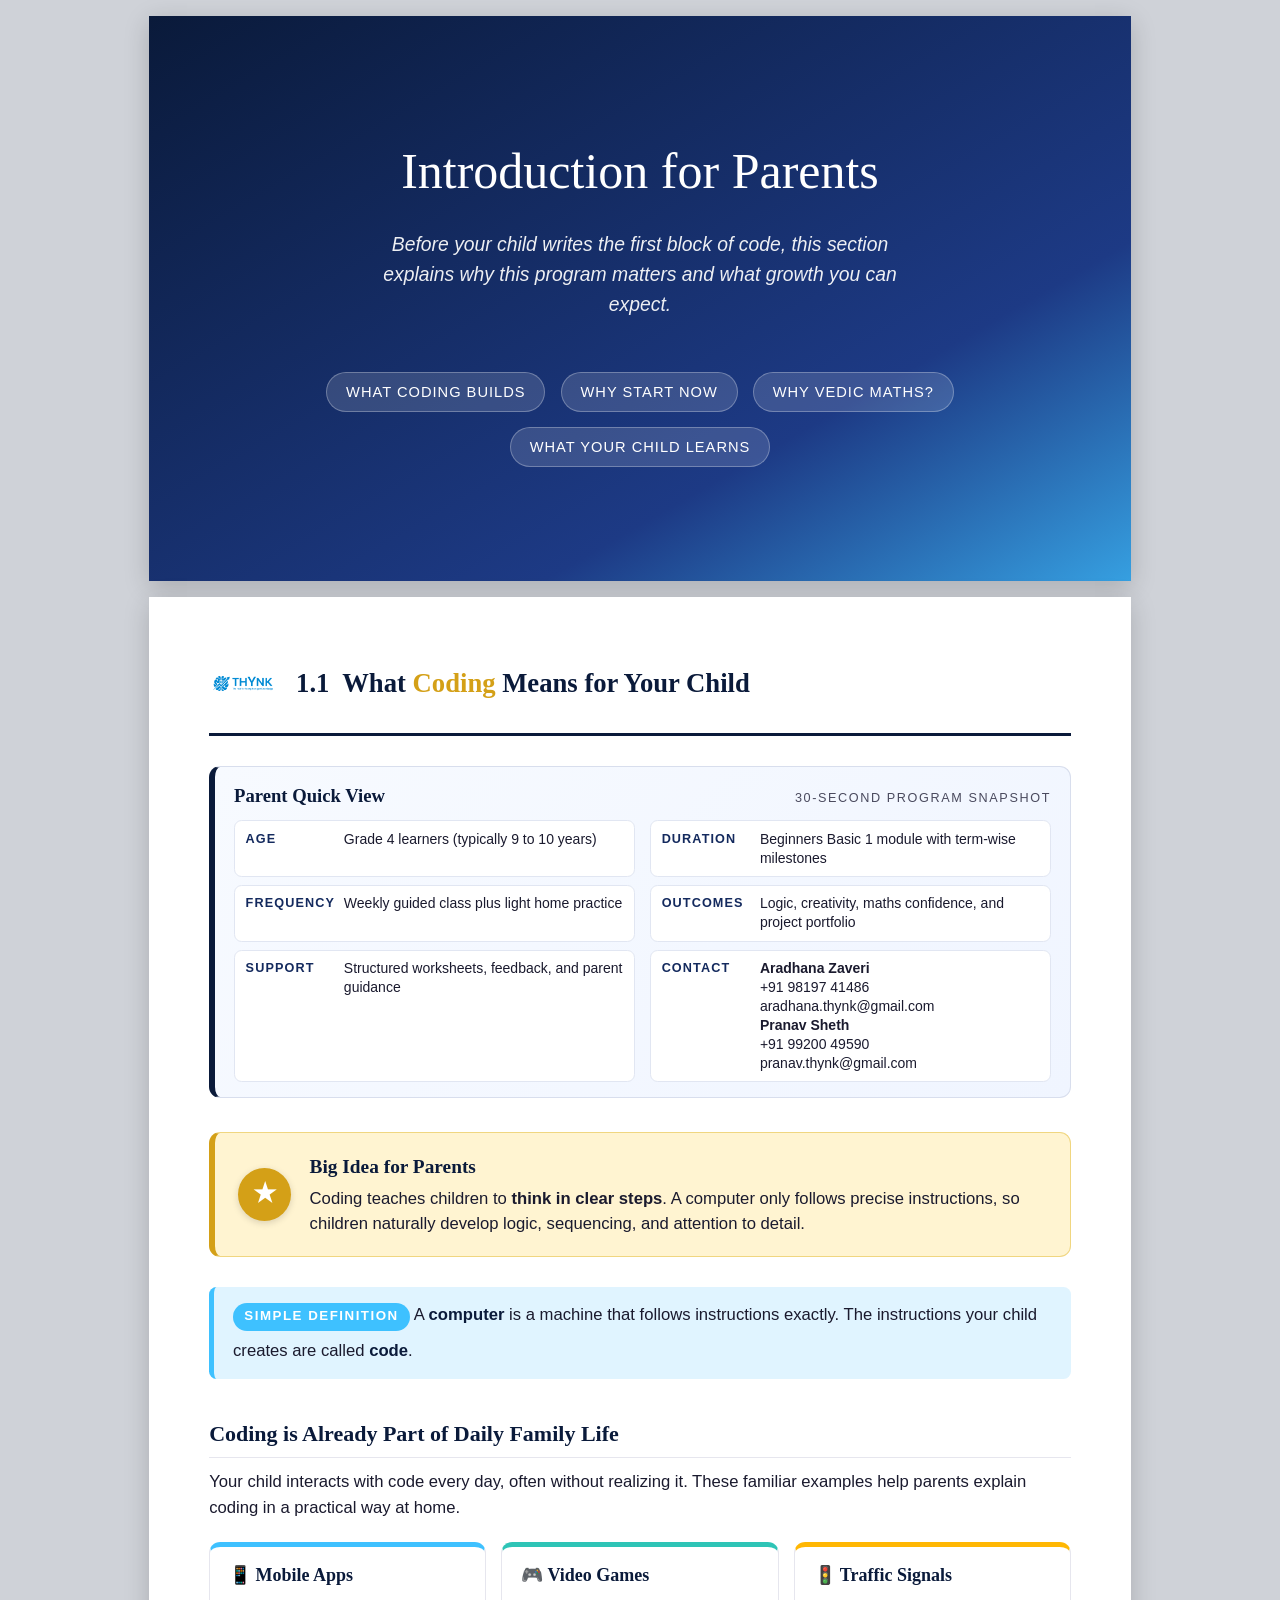
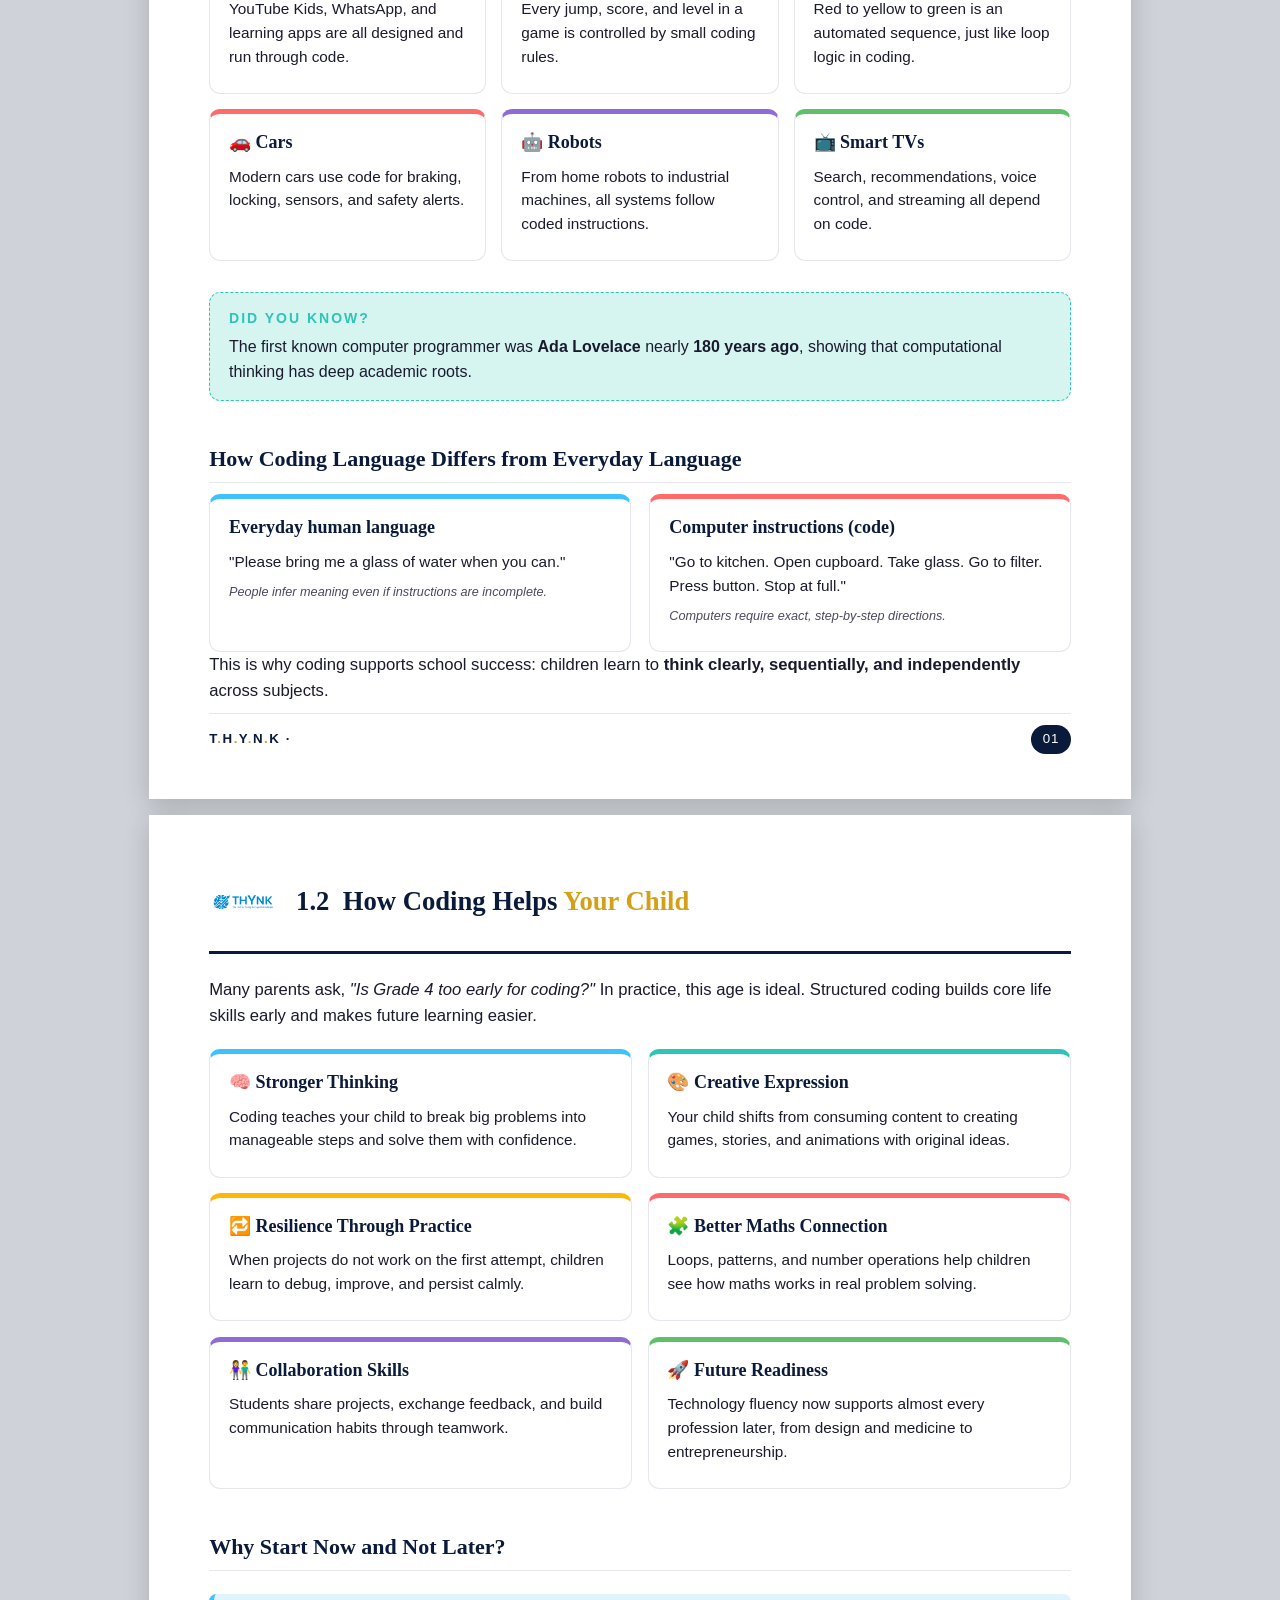
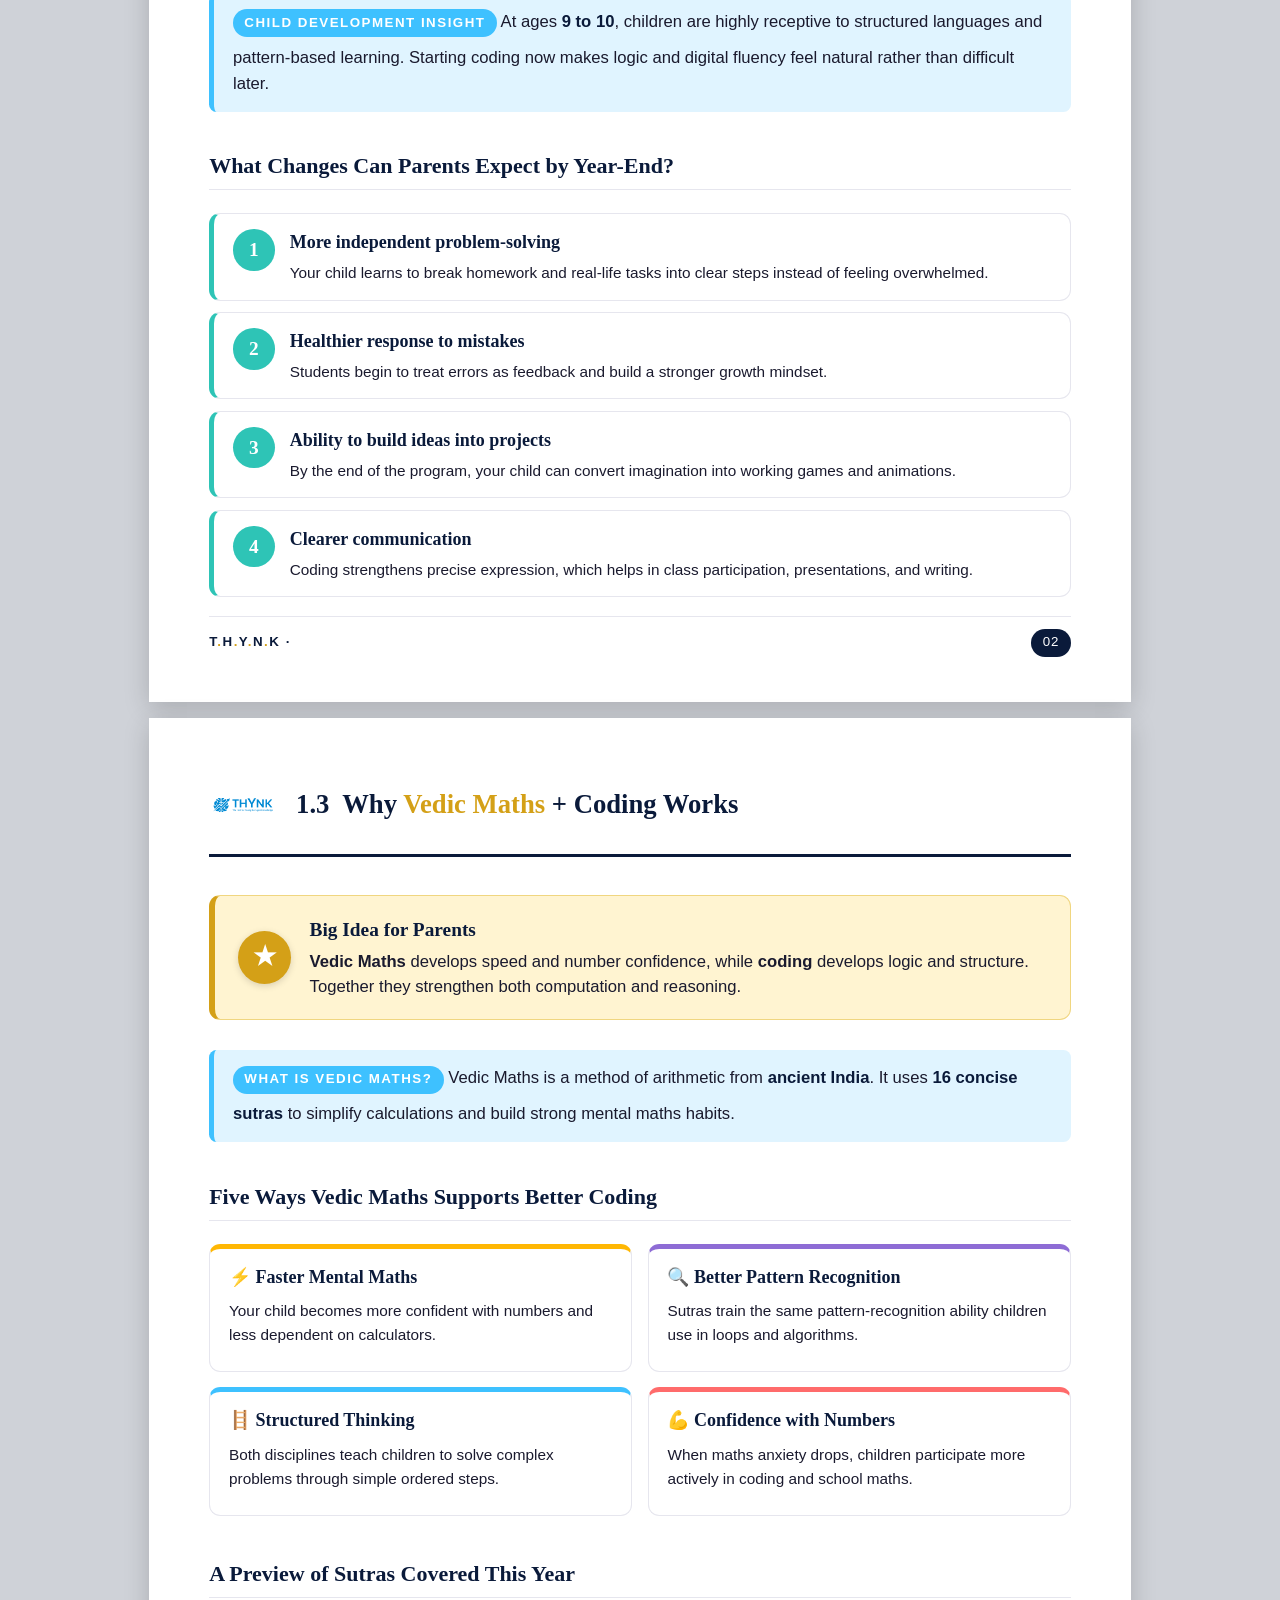
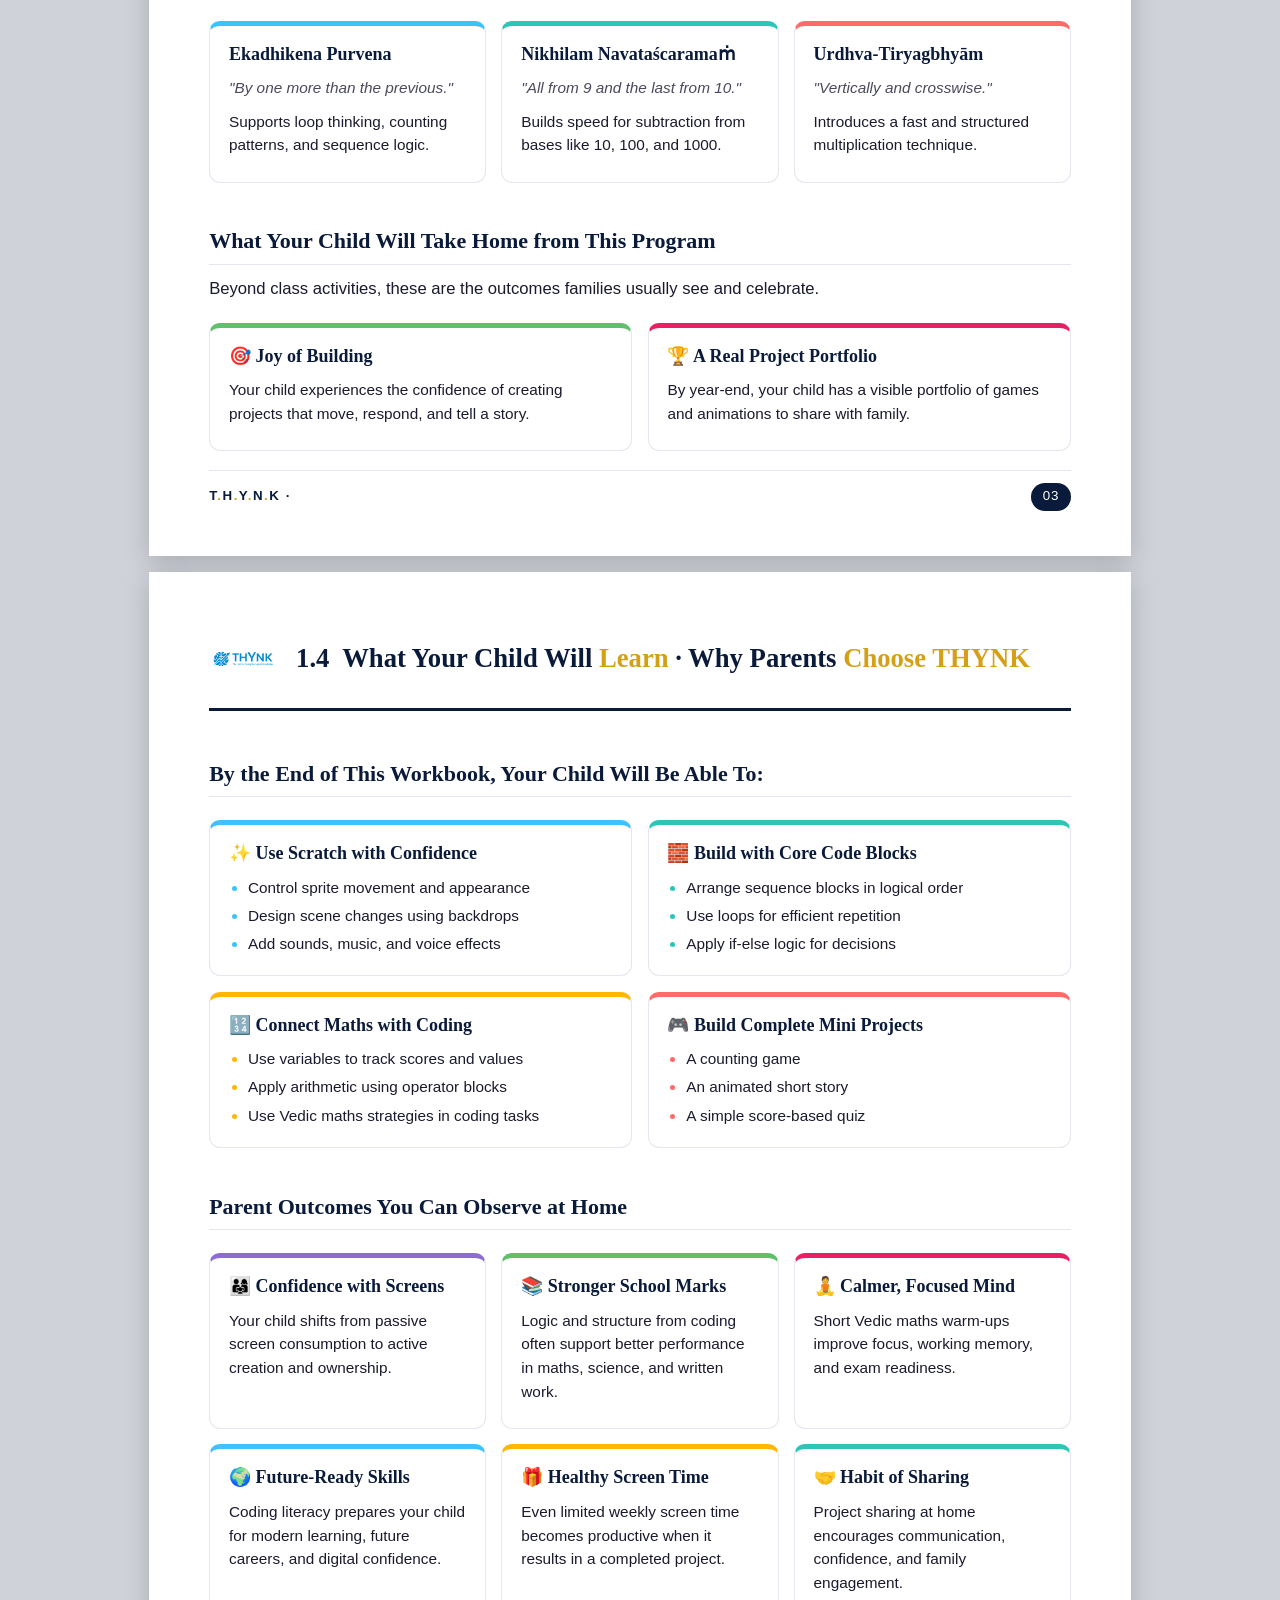
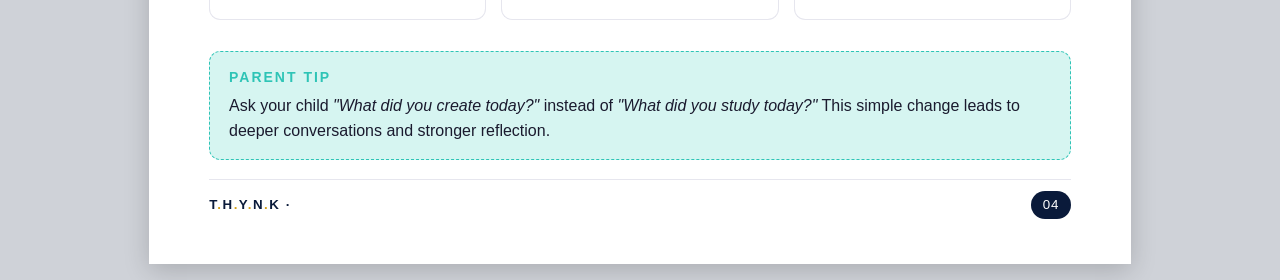
==== THYNK_parents.html @ b8c7fc69 "parents" ====
<!DOCTYPE html>
<html lang="en">
<head>
<meta charset="UTF-8" />
<meta name="viewport" content="width=device-width, initial-scale=1.0" />
<title>T.H.Y.N.K — Parent Guide · Beginners Basic 1</title>
<link rel="stylesheet" href="THYNK_parents.css" />
</head>
<body>




<!-- ============================================================
     PAGE 3 · CHAPTER 1 DIVIDER · INTRODUCTION
     ============================================================ -->
<section class="page divider d1">
  <div class="div-inner">
    <div class="ch-title">Introduction for Parents</div>
    <div class="ch-kicker">Before your child writes the first block of code, this section explains <em>why</em> this program matters and what growth you can expect.</div>
    <div class="ch-pills">
      <div class="ch-pill">What coding builds</div>
      <div class="ch-pill">Why start now</div>
      <div class="ch-pill">Why Vedic Maths?</div>
      <div class="ch-pill">What your child learns</div>
    </div>
  </div>
</section>


<!-- ============================================================
     PAGE 4 · WHAT IS CODING?
     ============================================================ -->
<section class="page">
  <div class="ph">
    <div class="ph-left">
      <img class="ph-logo" src="logo4.png" alt="THYNK"/>
      <h1>1.1 &nbsp;What <span class="accent">Coding</span> Means for Your Child</h1>
    </div>
      </div>

  <div class="parent-quick-view" aria-label="Parent Quick View">
    <div class="pqv-head">
      <h3>Parent Quick View</h3>
      <p>30-second program snapshot</p>
    </div>
    <div class="pqv-grid">
      <div class="pqv-item">
        <span class="k">Age</span>
        <span class="v">Grade 4 learners (typically 9 to 10 years)</span>
      </div>
      <div class="pqv-item">
        <span class="k">Duration</span>
        <span class="v">Beginners Basic 1 module with term-wise milestones</span>
      </div>
      <div class="pqv-item">
        <span class="k">Frequency</span>
        <span class="v">Weekly guided class plus light home practice</span>
      </div>
      <div class="pqv-item">
        <span class="k">Outcomes</span>
        <span class="v">Logic, creativity, maths confidence, and project portfolio</span>
      </div>
      <div class="pqv-item">
        <span class="k">Support</span>
        <span class="v">Structured worksheets, feedback, and parent guidance</span>
      </div>
      <div class="pqv-item">
        <span class="k">Contact</span>
        <span class="v"><b>Aradhana Zaveri</b> <br>+91 98197 41486 <br> aradhana.thynk@gmail.com<br /> <b>Pranav Sheth</b> <br/> +91 99200 49590 <br /> pranav.thynk@gmail.com</span>
      </div>
    </div>
  </div>

  <div class="big-idea">
    <div class="star">★</div>
    <div>
      <h3>Big Idea for Parents</h3>
      <p>Coding teaches children to <b>think in clear steps</b>. A computer only follows precise instructions, so children naturally develop logic, sequencing, and attention to detail.</p>
    </div>
  </div>

  <div class="def-box">
    <span class="lbl">Simple Definition</span>
    A <b>computer</b> is a machine that follows instructions exactly. The instructions your child creates are called <b>code</b>.
  </div>

  <h2 class="section">Coding is Already Part of Daily Family Life</h2>
  <p>Your child interacts with code every day, often without realizing it. These familiar examples help parents explain coding in a practical way at home.</p>

  <div class="cards-3">
    <div class="kc sky">
      <h4>📱 Mobile Apps</h4>
      <p>YouTube Kids, WhatsApp, and learning apps are all designed and run through code.</p>
    </div>
    <div class="kc mint">
      <h4>🎮 Video Games</h4>
      <p>Every jump, score, and level in a game is controlled by small coding rules.</p>
    </div>
    <div class="kc sun">
      <h4>🚦 Traffic Signals</h4>
      <p>Red to yellow to green is an automated sequence, just like loop logic in coding.</p>
    </div>
    <div class="kc coral">
      <h4>🚗 Cars</h4>
      <p>Modern cars use code for braking, locking, sensors, and safety alerts.</p>
    </div>
    <div class="kc grape">
      <h4>🤖 Robots</h4>
      <p>From home robots to industrial machines, all systems follow coded instructions.</p>
    </div>
    <div class="kc leaf">
      <h4>📺 Smart TVs</h4>
      <p>Search, recommendations, voice control, and streaming all depend on code.</p>
    </div>
  </div>

  <div class="didyou">
    <span class="lbl">Did you know?</span>
    The first known computer programmer was <b>Ada Lovelace</b> nearly <b>180 years ago</b>, showing that computational thinking has deep academic roots.
  </div>

  <h2 class="section">How Coding Language Differs from Everyday Language</h2>
  <div class="row2">
    <div class="kc sky">
      <h4>Everyday human language</h4>
      <p>"Please bring me a glass of water when you can."</p>
      <p class="note-mini"><i>People infer meaning even if instructions are incomplete.</i></p>
    </div>
    <div class="kc coral">
      <h4>Computer instructions (code)</h4>
      <p>"Go to kitchen. Open cupboard. Take glass. Go to filter. Press button. Stop at full."</p>
      <p class="note-mini"><i>Computers require exact, step-by-step directions.</i></p>
    </div>
  </div>

  <p>This is why coding supports school success: children learn to <b>think clearly, sequentially, and independently</b> across subjects.</p>

  <div class="pagefoot">
    <div class="brand">T<span class="dot">.</span>H<span class="dot">.</span>Y<span class="dot">.</span>N<span class="dot">.</span>K · </div>
    <div class="pgnum">01</div>
  </div>
</section>


<!-- ============================================================
     PAGE 5 · HOW WILL CODING HELP YOU?
     ============================================================ -->
<section class="page">
  <div class="ph">
    <div class="ph-left">
      <img class="ph-logo" src="logo4.png" alt="THYNK"/>
      <h1>1.2 &nbsp;How Coding Helps <span class="accent">Your Child</span></h1>
    </div>
  </div>

  <p>Many parents ask, <i>"Is Grade 4 too early for coding?"</i> In practice, this age is ideal. Structured coding builds core life skills early and makes future learning easier.</p>

  <div class="cards-2">
    <div class="kc sky">
      <h4>🧠 Stronger Thinking</h4>
      <p>Coding teaches your child to break big problems into manageable steps and solve them with confidence.</p>
    </div>
    <div class="kc mint">
      <h4>🎨 Creative Expression</h4>
      <p>Your child shifts from consuming content to creating games, stories, and animations with original ideas.</p>
    </div>
    <div class="kc sun">
      <h4>🔁 Resilience Through Practice</h4>
      <p>When projects do not work on the first attempt, children learn to debug, improve, and persist calmly.</p>
    </div>
    <div class="kc coral">
      <h4>🧩 Better Maths Connection</h4>
      <p>Loops, patterns, and number operations help children see how maths works in real problem solving.</p>
    </div>
    <div class="kc grape">
      <h4>👫 Collaboration Skills</h4>
      <p>Students share projects, exchange feedback, and build communication habits through teamwork.</p>
    </div>
    <div class="kc leaf">
      <h4>🚀 Future Readiness</h4>
      <p>Technology fluency now supports almost every profession later, from design and medicine to entrepreneurship.</p>
    </div>
  </div>

  <h2 class="section">Why Start <b>Now</b> and Not Later?</h2>
  <div class="def-box">
    <span class="lbl">Child Development Insight</span>
    At ages <b>9 to 10</b>, children are highly receptive to structured languages and pattern-based learning.
    Starting coding now makes logic and digital fluency feel natural rather than difficult later.
  </div>

  <h2 class="section">What Changes Can Parents Expect by Year-End?</h2>
  <div class="steps mint">
    <div class="step">
      <div class="n">1</div>
      <div>
        <h4>More independent problem-solving</h4>
        <p>Your child learns to break homework and real-life tasks into clear steps instead of feeling overwhelmed.</p>
      </div>
    </div>
    <div class="step">
      <div class="n">2</div>
      <div>
        <h4>Healthier response to mistakes</h4>
        <p>Students begin to treat errors as feedback and build a stronger growth mindset.</p>
      </div>
    </div>
    <div class="step">
      <div class="n">3</div>
      <div>
        <h4>Ability to build ideas into projects</h4>
        <p>By the end of the program, your child can convert imagination into working games and animations.</p>
      </div>
    </div>
    <div class="step">
      <div class="n">4</div>
      <div>
        <h4>Clearer communication</h4>
        <p>Coding strengthens precise expression, which helps in class participation, presentations, and writing.</p>
      </div>
    </div>
  </div>

  <div class="pagefoot">
    <div class="brand">T<span class="dot">.</span>H<span class="dot">.</span>Y<span class="dot">.</span>N<span class="dot">.</span>K · </div>
    <div class="pgnum">02</div>
  </div>
</section>


<!-- ============================================================
     PAGE 6 · WHY VEDIC MATHS + WHY THIS CLASS
     ============================================================ -->
<section class="page">
  <div class="ph">
    <div class="ph-left">
      <img class="ph-logo" src="logo4.png" alt="THYNK"/>
      <h1>1.3 &nbsp;Why <span class="accent">Vedic Maths</span> + Coding Works</h1>
    </div>
  </div>

  <div class="big-idea">
    <div class="star">★</div>
    <div>
      <h3>Big Idea for Parents</h3>
      <p><b>Vedic Maths</b> develops speed and number confidence, while <b>coding</b> develops logic and structure. Together they strengthen both computation and reasoning.</p>
    </div>
  </div>

  <div class="def-box">
    <span class="lbl">What is Vedic Maths?</span>
    Vedic Maths is a method of arithmetic from <b>ancient India</b>.
    It uses <b>16 concise sutras</b> to simplify calculations and build strong mental maths habits.
  </div>

  <h2 class="section">Five Ways Vedic Maths Supports Better Coding</h2>
  <div class="cards-2">
    <div class="kc sun">
      <h4>⚡ Faster Mental Maths</h4>
      <p>Your child becomes more confident with numbers and less dependent on calculators.</p>
    </div>
    <div class="kc grape">
      <h4>🔍 Better Pattern Recognition</h4>
      <p>Sutras train the same pattern-recognition ability children use in loops and algorithms.</p>
    </div>
    <div class="kc sky">
      <h4>🪜 Structured Thinking</h4>
      <p>Both disciplines teach children to solve complex problems through simple ordered steps.</p>
    </div>
    <div class="kc coral">
      <h4>💪 Confidence with Numbers</h4>
      <p>When maths anxiety drops, children participate more actively in coding and school maths.</p>
    </div>
  </div>

  <h2 class="section">A Preview of Sutras Covered This Year</h2>
  <div class="cards-3">
    <div class="kc sky">
      <h4>Ekadhikena Purvena</h4>
      <p class="sutra-line">"By one more than the previous."</p>
      <p>Supports loop thinking, counting patterns, and sequence logic.</p>
    </div>
    <div class="kc mint">
      <h4>Nikhilam Navataścaramaṁ</h4>
      <p class="sutra-line">"All from 9 and the last from 10."</p>
      <p>Builds speed for subtraction from bases like 10, 100, and 1000.</p>
    </div>
    <div class="kc coral">
      <h4>Urdhva-Tiryagbhyām</h4>
      <p class="sutra-line">"Vertically and crosswise."</p>
      <p>Introduces a fast and structured multiplication technique.</p>
    </div>
  </div>

  <h2 class="section">What Your Child Will Take Home from This Program</h2>
  <p>Beyond class activities, these are the outcomes families usually see and celebrate.</p>
  <div class="cards-2">
    <div class="kc leaf">
      <h4>🎯 Joy of Building</h4>
      <p>Your child experiences the confidence of creating projects that move, respond, and tell a story.</p>
    </div>
    <div class="kc rose">
      <h4>🏆 A Real Project Portfolio</h4>
      <p>By year-end, your child has a visible portfolio of games and animations to share with family.</p>
    </div>
  </div>

  <div class="pagefoot">
    <div class="brand">T<span class="dot">.</span>H<span class="dot">.</span>Y<span class="dot">.</span>N<span class="dot">.</span>K · </div>
    <div class="pgnum">03</div>
  </div>
</section>


<!-- ============================================================
     PAGE 7 · WHAT YOU'LL LEARN + PARENT BENEFITS
     ============================================================ -->
<section class="page">
  <div class="ph">
    <div class="ph-left">
      <img class="ph-logo" src="logo4.png" alt="THYNK"/>
      <h1>1.4 &nbsp;What Your Child Will <span class="accent">Learn</span> · Why Parents <span class="accent">Choose THYNK</span></h1>
    </div>
  </div>

  <h2 class="section">By the End of This Workbook, Your Child Will Be Able To:</h2>
  <div class="cards-2">
    <div class="kc sky">
      <h4>✨ Use Scratch with Confidence</h4>
      <ul>
        <li>Control sprite movement and appearance</li>
        <li>Design scene changes using backdrops</li>
        <li>Add sounds, music, and voice effects</li>
      </ul>
    </div>
    <div class="kc mint">
      <h4>🧱 Build with Core Code Blocks</h4>
      <ul>
        <li>Arrange sequence blocks in logical order</li>
        <li>Use loops for efficient repetition</li>
        <li>Apply if-else logic for decisions</li>
      </ul>
    </div>
    <div class="kc sun">
      <h4>🔢 Connect Maths with Coding</h4>
      <ul>
        <li>Use variables to track scores and values</li>
        <li>Apply arithmetic using operator blocks</li>
        <li>Use Vedic maths strategies in coding tasks</li>
      </ul>
    </div>
    <div class="kc coral">
      <h4>🎮 Build Complete Mini Projects</h4>
      <ul>
        <li>A counting game</li>
        <li>An animated short story</li>
        <li>A simple score-based quiz</li>
      </ul>
    </div>
  </div>

  <h2 class="section">Parent Outcomes You Can Observe at Home</h2>
  <div class="cards-3">
    <div class="kc grape">
      <h4>👨‍👩‍👧 Confidence with Screens</h4>
      <p>Your child shifts from passive screen consumption to active creation and ownership.</p>
    </div>
    <div class="kc leaf">
      <h4>📚 Stronger School Marks</h4>
      <p>Logic and structure from coding often support better performance in maths, science, and written work.</p>
    </div>
    <div class="kc rose">
      <h4>🧘 Calmer, Focused Mind</h4>
      <p>Short Vedic maths warm-ups improve focus, working memory, and exam readiness.</p>
    </div>
    <div class="kc sky">
      <h4>🌍 Future-Ready Skills</h4>
      <p>Coding literacy prepares your child for modern learning, future careers, and digital confidence.</p>
    </div>
    <div class="kc sun">
      <h4>🎁 Healthy Screen Time</h4>
      <p>Even limited weekly screen time becomes productive when it results in a completed project.</p>
    </div>
    <div class="kc mint">
      <h4>🤝 Habit of Sharing</h4>
      <p>Project sharing at home encourages communication, confidence, and family engagement.</p>
    </div>
  </div>

  <div class="didyou">
    <span class="lbl">Parent Tip</span>
    Ask your child <i>"What did you create today?"</i> instead of <i>"What did you study today?"</i>
    This simple change leads to deeper conversations and stronger reflection.
  </div>

  <div class="pagefoot">
    <div class="brand">T<span class="dot">.</span>H<span class="dot">.</span>Y<span class="dot">.</span>N<span class="dot">.</span>K · </div>
    <div class="pgnum">04</div>
  </div>
</section>


</body>
</html>
---- THYNK_parents.css ----
/* ============================================================
     PAGE / PRINT SETUP
     Paper: A4 � 210 � 297 mm
     ============================================================ */
  @page { size: A4; margin: 0; }
  * { box-sizing: border-box; margin: 0; padding: 0; }

  :root {
    /* Brand */
    --navy: #0a1a3a;
    --navy-2: #142a5e;
    --gold: #d4a017;
    --gold-soft: #fff4d1;

    /* Ink */
    --ink: #1a1a2e;
    --ink-soft: #4a4a5e;
    --line: #e6e6ee;

    /* Backgrounds */
    --bg-cream: #fff9ee;
    --bg-tint:  #eef4ff;
    --bg-paper: #ffffff;

    /* Kid-friendly accent palette (one per chapter) */
    --sky:   #3ec1ff;   --sky-soft:   #e0f4ff;
    --mint:  #2ec4b6;   --mint-soft:  #d6f5f1;
    --coral: #ff6b6b;   --coral-soft: #ffe2e2;
    --sun:   #ffb703;   --sun-soft:   #fff1cc;
    --grape: #8e6cd5;   --grape-soft: #ece4ff;
    --leaf:  #5fc06b;   --leaf-soft:  #dff5e1;
    --rose:  #e91e63;   --rose-soft:  #ffd9e5;

    /* Scratch block colours (canonical) */
    --s-motion:    #4C97FF;
    --s-looks:     #9966FF;
    --s-sound:     #CF63CF;
    --s-events:    #FFBF00;
    --s-control:   #FFAB19;
    --s-sensing:   #5CB1D6;
    --s-operators: #59C059;
    --s-vars:      #FF8C1A;
    --s-myblocks:  #FF6680;
  }

  html, body {
    font-family: "Segoe UI", "Helvetica Neue", Arial, sans-serif;
    color: var(--ink);
    background: #cfd2d8;
    line-height: 1.55;
    font-size: 12.5pt;
  }

  .page {
    width: 260mm;
    background: var(--bg-paper);
    margin: 16px auto;
    box-shadow: 0 6px 24px rgba(0,0,0,0.18);
    padding: 14mm 16mm 12mm;
    position: relative;
    overflow: visible;
    page-break-after: always;
    display: flex;
    flex-direction: column;
  }
  .page:last-child { page-break-after: auto; }
  .page > .pagefoot { margin-top: auto; }

  p { margin-bottom: 2.5mm; }
  ul, ol { padding-left: 6mm; margin-bottom: 3mm; }
  li { margin: 1.2mm 0; }

  /* ============================================================
     COVER PAGE
     ============================================================ */
  .cover { padding: 0; }
  .cover-top {
    flex: 1 1 auto;
    background:
      radial-gradient(circle at 12% 18%, rgba(255,255,255,0.08) 0 1.2px, transparent 1.8px),
      radial-gradient(circle at 78% 28%, rgba(212,160,23,0.18) 0 1.2px, transparent 1.8px),
      radial-gradient(circle at 30% 78%, rgba(62,193,255,0.20) 0 1.2px, transparent 1.8px),
      linear-gradient(160deg, #0a1a3a 0%, #142a5e 60%, #0b5fff 100%);
    background-size: 20mm 20mm, 24mm 24mm, 28mm 28mm, auto;
    color: #fff;
    padding: 18mm 18mm 14mm;
    display: flex;
    flex-direction: column;
    align-items: center;
    text-align: center;
    position: relative;
  }
  .cover-logo {
    width: 56mm;
    height: auto;
    background: #fff;
    padding: 4mm 6mm;
    border-radius: 4mm;
    box-shadow: 0 3mm 8mm rgba(0,0,0,0.25);
  }
  .cover-eyebrow {
    margin-top: 10mm;
    text-transform: uppercase;
    letter-spacing: 5px;
    font-size: 11.5pt;
    color: var(--gold);
  }
  .cover-title {
    margin-top: 5mm;
    font-family: Georgia, "Times New Roman", serif;
    font-size: 41.5pt;
    line-height: 1.05;
    letter-spacing: 0.5px;
  }
  .cover-title em { color: var(--gold); font-style: normal; }
  .cover-sub {
    margin-top: 6mm;
    font-size: 14.5pt;
    font-style: italic;
    color: #cfd9ff;
    max-width: 150mm;
  }
  .cover-badges {
    margin-top: 10mm;
    display: flex;
    gap: 5mm;
    flex-wrap: wrap;
    justify-content: center;
  }
  .cover-badge {
    background: rgba(255,255,255,0.10);
    border: 1px solid rgba(255,255,255,0.25);
    color: #fff;
    padding: 2mm 5mm;
    border-radius: 12mm;
    font-size: 11.5pt;
    letter-spacing: 1px;
    text-transform: uppercase;
  }
  .cover-badge b { color: var(--gold); margin-right: 1.5mm; }

  .cover-bottom {
    background: var(--bg-cream);
    padding: 10mm 18mm 14mm;
  }
  .cover-bottom h3 {
    font-family: Georgia, serif;
    font-size: 16.5pt;
    color: var(--navy);
    margin-bottom: 4mm;
  }
  .name-grid {
    display: grid;
    grid-template-columns: 1fr 1fr;
    gap: 6mm 10mm;
    margin-top: 4mm;
  }
  .name-row { font-size: 12.5pt; color: var(--ink); }
  .name-row .lbl {
    display: block;
    text-transform: uppercase;
    font-size: 10pt;
    letter-spacing: 2px;
    color: var(--ink-soft);
    margin-bottom: 1.5mm;
  }
  .name-row .line {
    border-bottom: 1.5px solid var(--navy);
    height: 7mm;
  }
  .cover-tagline {
    margin-top: 10mm;
    text-align: center;
    font-family: Georgia, serif;
    font-size: 14.5pt;
    color: var(--navy);
  }
  .cover-tagline span { color: var(--gold); font-weight: 700; }

  /* ============================================================
     INNER PAGE HEADER
     ============================================================ */
  .ph {
    border-bottom: 3px solid var(--navy);
    padding-bottom: 4mm;
    margin-bottom: 6mm;
    display: flex;
    align-items: center;
    justify-content: space-between;
    gap: 6mm;
  }
  .ph .ph-left { display: flex; align-items: center; gap: 5mm; }
  .ph .ph-logo {
    width: 18mm;
    height: 18mm;
    object-fit: contain;
  }
  .ph h1 {
    font-family: Georgia, serif;
    font-size: 20pt;
    line-height: 1.1;
    color: var(--navy);
  }
  .ph h1 .accent { color: var(--gold); }
  .ph .crumb {
    font-size: 10.5pt;
    text-transform: uppercase;
    letter-spacing: 2px;
    color: var(--ink-soft);
    text-align: right;
  }
  .ph .crumb b { color: var(--navy); display: block; font-size: 11.5pt; letter-spacing: 1px; }

  /* Homework badge � flag mini-projects as take-home work */
  .hw-badge {
    display: inline-flex;
    align-items: center;
    gap: 1.5mm;
    background: linear-gradient(135deg, #ff6b6b 0%, #e63946 100%);
    color: #fff;
    font-family: 'Segoe UI', Arial, sans-serif;
    font-size: 11pt;
    font-weight: 700;
    letter-spacing: 1.2px;
    text-transform: uppercase;
    padding: 1.2mm 3mm;
    border-radius: 20mm;
    box-shadow: 0 1.2mm 2.5mm rgba(230, 57, 70, 0.28);
    border: 1.2px solid #b8202f;
    vertical-align: middle;
    margin-left: 3mm;
    white-space: nowrap;
  }
  .hw-badge::before {
    content: "\01F4D2";
    font-size: 12pt;
    filter: drop-shadow(0 0.4mm 0.6mm rgba(0,0,0,0.25));
  }
  .hw-badge.hw-crumb {
    margin-left: 0;
    margin-top: 2mm;
    display: inline-flex;
  }


    /* classwork badge � flag mini-projects as take-home work */
  .cw-badge {
    display: inline-flex;
    align-items: center;
    gap: 1.5mm;
    background: linear-gradient(135deg, #03f016 0%, #04ee5e 100%);
    color: #fff;
    font-family: 'Segoe UI', Arial, sans-serif;
    font-size: 11pt;
    font-weight: 700;
    letter-spacing: 1.2px;
    text-transform: uppercase;
    padding: 1.2mm 3mm;
    border-radius: 20mm;
    box-shadow: 0 1.2mm 2.5mm rgba(230, 57, 70, 0.28);
    border: 1.2px solid #b8202f;
    vertical-align: middle;
    margin-left: 3mm;
    white-space: nowrap;
  }
  .cw-badge::before {
    content: "\01F4D2";
    font-size: 12pt;
    filter: drop-shadow(0 0.4mm 0.6mm rgba(24, 194, 2, 0.25));
  }
  .cw-badge.hw-crumb {
    margin-left: 0;
    margin-top: 2mm;
    display: inline-flex;
  }

  h2.section {
    font-family: Georgia, serif;
    font-size: 16.5pt;
    color: var(--navy);
    margin: 6mm 0 3mm;
    padding-bottom: 1.5mm;
    border-bottom: 1px solid var(--line);
  }
  h3.sub {
    font-family: Georgia, serif;
    font-size: 14pt;
    color: var(--navy);
    margin: 4mm 0 2mm;
  }

  /* ============================================================
     INDEX / TABLE OF CONTENTS PAGE
     ============================================================ */
  .toc-hero {
    background: linear-gradient(135deg, var(--navy) 0%, var(--navy-2) 100%);
    color: #fff;
    padding: 8mm 10mm;
    border-radius: 3mm;
    margin-bottom: 6mm;
    display: flex;
    align-items: center;
    gap: 8mm;
  }
  .toc-hero img { width: 26mm; background: #fff; padding: 2mm 3mm; border-radius: 2mm; }
  .toc-hero .ribbon {
    text-transform: uppercase;
    letter-spacing: 4px;
    font-size: 10.5pt;
    color: var(--gold);
  }
  .toc-hero h1 {
    font-family: Georgia, serif;
    font-size: 27.5pt;
    line-height: 1.1;
    margin-top: 2mm;
  }
  .toc-hero h1 em { color: var(--gold); font-style: normal; }
  .toc-hero p { color: #cfd9ff; margin-top: 3mm; font-size: 12.5pt; }

  .toc-grid {
    display: grid;
    grid-template-columns: 1fr 1fr;
    gap: 5mm;
  }
  .toc-card {
    background: #fff;
    border: 1.5px solid var(--line);
    border-left: 6px solid var(--sky);
    border-radius: 3mm;
    padding: 5mm 6mm 5mm 6mm;
    display: grid;
    grid-template-columns: 14mm 1fr;
    gap: 4mm;
    align-items: start;
  }
  .toc-card.c1 { border-left-color: var(--sky);   }
  .toc-card.c2 { border-left-color: var(--mint);  }
  .toc-card.c3 { border-left-color: var(--sun);   }
  .toc-card.c4 { border-left-color: var(--coral); }
  .toc-card.c5 { border-left-color: var(--grape); }
  .toc-card.c6 { border-left-color: var(--leaf);  }
  .toc-card.c7 { border-left-color: var(--rose);  }

  .toc-card .num {
    width: 14mm; height: 14mm;
    border-radius: 50%;
    color: #fff;
    font-family: Georgia, serif;
    font-size: 17.5pt;
    font-weight: 700;
    display: flex;
    align-items: center;
    justify-content: center;
    box-shadow: 0 0.6mm 2mm rgba(0,0,0,0.15);
  }
  .toc-card.c1 .num { background: var(--sky);   }
  .toc-card.c2 .num { background: var(--mint);  }
  .toc-card.c3 .num { background: var(--sun); color: #1a1a2e; }
  .toc-card.c4 .num { background: var(--coral); }
  .toc-card.c5 .num { background: var(--grape); }
  .toc-card.c6 .num { background: var(--leaf);  }
  .toc-card.c7 .num { background: var(--rose);  }

  .toc-card h3 {
    font-family: Georgia, serif;
    font-size: 14.5pt;
    color: var(--navy);
    margin: 1mm 0 1.5mm;
  }
  .toc-card p {
    font-size: 11pt;
    color: var(--ink-soft);
    line-height: 1.4;
    margin: 0;
  }

  .toc-foot {
    margin-top: 6mm;
    background: var(--gold-soft);
    border-left: 4px solid var(--gold);
    padding: 4mm 5mm;
    border-radius: 1mm;
    font-size: 11.5pt;
    color: var(--ink);
  }
  .toc-foot b { color: var(--navy); }

  /* ============================================================
     CHAPTER DIVIDER (each big topic)
     ============================================================ */
  .divider {
    align-items: center;
    justify-content: center;
    text-align: center;
    color: #fff;
    padding: 0;
  }
  .div-inner {
    flex: 1;
    width: 100%;
    display: flex;
    flex-direction: column;
    align-items: center;
    justify-content: center;
    padding: 30mm 20mm;
    position: relative;
    overflow: hidden;
  }
  .divider.d1 .div-inner { background: linear-gradient(150deg, #0a1a3a 0%, #1d3a85 70%, var(--sky) 110%); }
  .divider.d2 .div-inner { background: linear-gradient(150deg, #0e3b3a 0%, #137a72 70%, var(--mint) 110%); }
  .divider.d3 .div-inner { background: linear-gradient(150deg, #6b4a00 0%, #c08a00 70%, var(--sun) 110%); color: #1a1a2e; }
  .divider.d4 .div-inner { background: linear-gradient(150deg, #6a1d1d 0%, #c43838 70%, var(--coral) 110%); }
  .divider.d5 .div-inner { background: linear-gradient(150deg, #2a1659 0%, #5a3aaf 65%, var(--grape) 110%); }
  .divider.d6 .div-inner { background: linear-gradient(150deg, #134d20 0%, #2e9442 65%, var(--leaf)  110%); }
  .divider.d7 .div-inner { background: linear-gradient(150deg, #5a0a25 0%, #b51e54 65%, var(--rose)  110%); }
  .divider.d8 .div-inner { background: linear-gradient(150deg, #0a1a3a 0%, #142a5e 60%, var(--gold) 110%); }
  .divider.d5 .ch-num,
  .divider.d6 .ch-num,
  .divider.d7 .ch-num,
  .divider.d8 .ch-num { color: var(--gold); }
  .divider .ch-eyebrow {
    text-transform: uppercase;
    letter-spacing: 6px;
    font-size: 11.5pt;
    opacity: 0.9;
  }
  .divider .ch-num {
    margin-top: 6mm;
    font-family: Georgia, serif;
    font-size: 61.5pt;
    line-height: 1;
    color: var(--gold);
  }
  .divider.d3 .ch-num { color: #1a1a2e; }
  .divider .ch-title {
    margin-top: 4mm;
    font-family: Georgia, serif;
    font-size: 37.5pt;
    line-height: 1.1;
    max-width: 160mm;
  }
  .divider .ch-kicker {
    margin-top: 8mm;
    font-size: 14.5pt;
    font-style: italic;
    max-width: 150mm;
    opacity: 0.92;
  }
  .divider .ch-pills {
    margin-top: 14mm;
    display: flex;
    gap: 4mm;
    flex-wrap: wrap;
    justify-content: center;
  }
  .ch-pill {
    background: rgba(255,255,255,0.14);
    border: 1px solid rgba(255,255,255,0.28);
    padding: 2mm 5mm;
    border-radius: 12mm;
    font-size: 11pt;
    letter-spacing: 1px;
    text-transform: uppercase;
  }
  .divider.d3 .ch-pill { background: rgba(0,0,0,0.08); border-color: rgba(0,0,0,0.18); color: #1a1a2e; }

  /* ============================================================
     CONTENT BLOCKS (kid-friendly)
     ============================================================ */
  .big-idea {
    display: grid;
    grid-template-columns: 14mm 1fr;
    gap: 5mm;
    background: var(--gold-soft);
    border: 1.5px solid #f0d680;
    border-left: 6px solid var(--gold);
    padding: 5mm 6mm;
    border-radius: 3mm;
    margin: 4mm 0 5mm;
    align-items: center;
  }
  .big-idea .star {
    width: 14mm; height: 14mm;
    background: var(--gold);
    color: #fff;
    border-radius: 50%;
    display: flex;
    align-items: center;
    justify-content: center;
    font-family: Georgia, serif;
    font-weight: 700;
    font-size: 19.5pt;
    box-shadow: 0 0.5mm 2mm rgba(0,0,0,0.15);
  }
  .big-idea h3 {
    font-family: Georgia, serif;
    font-size: 14.5pt;
    color: var(--navy);
    margin: 0 0 1mm;
  }
  .big-idea p { font-size: 12.5pt; color: var(--ink); margin: 0; }

  /* Friendly fact / definition box */
  .def-box {
    background: var(--sky-soft);
    border-left: 5px solid var(--sky);
    padding: 4mm 5mm;
    border-radius: 2mm;
    margin: 3mm 0 4mm;
    font-size: 12.5pt;
  }
  .def-box .lbl {
    display: inline-block;
    background: var(--sky);
    color: #fff;
    text-transform: uppercase;
    font-size: 10pt;
    letter-spacing: 1.5px;
    padding: 1mm 3mm;
    border-radius: 6mm;
    margin-bottom: 2mm;
    font-weight: 700;
  }
  .def-box b { color: var(--navy); }

  /* Colourful info cards (2 / 3 / 4 cols) */
  .cards-2 { display: grid; grid-template-columns: 1fr 1fr; gap: 4mm; margin: 3mm 0 5mm; }
  .cards-3 { display: grid; grid-template-columns: 1fr 1fr 1fr; gap: 4mm; margin: 3mm 0 5mm; }
  .cards-4 { display: grid; grid-template-columns: 1fr 1fr 1fr 1fr; gap: 4mm; margin: 3mm 0 5mm; }

  .kc {
    background: #fff;
    border: 1.5px solid var(--line);
    border-top: 5px solid var(--sky);
    border-radius: 3mm;
    padding: 4mm 5mm;
  }
  .kc.sky   { border-top-color: var(--sky);   }
  .kc.mint  { border-top-color: var(--mint);  }
  .kc.sun   { border-top-color: var(--sun);   }
  .kc.coral { border-top-color: var(--coral); }
  .kc.grape { border-top-color: var(--grape); }
  .kc.leaf  { border-top-color: var(--leaf);  }
  .kc.rose  { border-top-color: var(--rose);  }
  .kc h4 {
    font-family: Georgia, serif;
    font-size: 13.5pt;
    color: var(--navy);
    margin-bottom: 2mm;
  }
  .kc p, .kc li { font-size: 11.5pt; color: var(--ink); }
  .kc p.note-mini {
    color: var(--ink-soft);
    font-size: 9.5pt;
  }
  .kc p.sutra-line {
    font-style: italic;
    color: var(--ink-soft);
  }
  .kc ul { padding-left: 5mm; margin: 0; }
  .kc.sky   li::marker { color: var(--sky);   }
  .kc.mint  li::marker { color: var(--mint);  }
  .kc.sun   li::marker { color: var(--sun);   }
  .kc.coral li::marker { color: var(--coral); }
  .kc.grape li::marker { color: var(--grape); }
  .kc.leaf  li::marker { color: var(--leaf);  }
  .kc.rose  li::marker { color: var(--rose);  }

  /* Numbered "do-this" steps */
  .steps {
    display: grid;
    grid-template-columns: 1fr;
    gap: 3mm;
    margin: 3mm 0 5mm;
  }
  .steps .step {
    background: #fff;
    border: 1.5px solid var(--line);
    border-left: 5px solid var(--sky);
    border-radius: 3mm;
    padding: 4mm 5mm 4mm 5mm;
    display: grid;
    grid-template-columns: 11mm 1fr;
    gap: 4mm;
    align-items: start;
  }
  .steps.mint .step  { border-left-color: var(--mint); }
  .steps.sun .step   { border-left-color: var(--sun); }
  .steps.coral .step { border-left-color: var(--coral); }
  .steps.grape .step { border-left-color: var(--grape); }
  .steps .step .n {
    width: 11mm; height: 11mm;
    border-radius: 50%;
    background: var(--sky); color: #fff;
    font-family: Georgia, serif;
    font-weight: 700;
    font-size: 14.5pt;
    display: flex; align-items: center; justify-content: center;
  }
  .steps.mint  .step .n { background: var(--mint); }
  .steps.sun   .step .n { background: var(--sun); color: #1a1a2e; }
  .steps.coral .step .n { background: var(--coral); }
  .steps.grape .step .n { background: var(--grape); }
  .steps .step h4 {
    font-family: Georgia, serif;
    font-size: 13.5pt;
    color: var(--navy);
    margin: 0 0 1mm;
  }
  .steps .step p { font-size: 11.5pt; color: var(--ink); margin: 0; }

  /* Friendly "did-you-know" callout */
  .didyou {
    background: var(--mint-soft);
    border: 1.5px dashed var(--mint);
    border-radius: 3mm;
    padding: 4mm 5mm;
    margin: 3mm 0 5mm;
    font-size: 12pt;
    color: var(--ink);
  }
  .didyou .lbl {
    text-transform: uppercase;
    font-size: 10.5pt;
    letter-spacing: 2px;
    color: var(--mint);
    font-weight: 700;
    margin-bottom: 1.5mm;
    display: block;
  }

  /* Parent Quick View: 30-second summary block */
  .parent-quick-view {
    margin: 2mm 0 5mm;
    border: 1.5px solid #d8deed;
    border-left: 6px solid var(--navy);
    border-radius: 3mm;
    background: linear-gradient(135deg, #f7faff 0%, #f0f5ff 100%);
    padding: 4mm 5mm;
  }
  .pqv-head {
    display: flex;
    align-items: baseline;
    justify-content: space-between;
    gap: 4mm;
    margin-bottom: 2.5mm;
  }
  .pqv-head h3 {
    font-family: Georgia, serif;
    font-size: 14pt;
    color: var(--navy);
    margin: 0;
  }
  .pqv-head p {
    margin: 0;
    text-transform: uppercase;
    letter-spacing: 1.6px;
    font-size: 9.5pt;
    color: var(--ink-soft);
    white-space: nowrap;
  }
  .pqv-grid {
    display: grid;
    grid-template-columns: 1fr 1fr;
    gap: 2.2mm 4mm;
  }
  .pqv-item {
    background: #fff;
    border: 1px solid #e1e6f2;
    border-radius: 2mm;
    padding: 2.2mm 2.8mm;
    display: grid;
    grid-template-columns: 24mm 1fr;
    gap: 2mm;
    align-items: start;
  }
  .pqv-item .k {
    font-size: 9.5pt;
    text-transform: uppercase;
    letter-spacing: 1.1px;
    color: var(--navy-2);
    font-weight: 700;
  }
  .pqv-item .v {
    font-size: 10.5pt;
    line-height: 1.35;
    color: var(--ink);
  }

  /* Try-it / Activity box */
  .activity {
    background: var(--coral-soft);
    border: 1.5px solid #f5b1b1;
    border-left: 5px solid var(--coral);
    border-radius: 3mm;
    padding: 4mm 5mm;
    margin: 4mm 0 5mm;
  }
  .activity .lbl {
    text-transform: uppercase;
    font-size: 10.5pt;
    letter-spacing: 2px;
    color: var(--coral);
    font-weight: 700;
  }
  .activity h3 {
    font-family: Georgia, serif;
    font-size: 14.5pt;
    color: var(--navy);
    margin: 1mm 0 2mm;
  }
  .activity ol { padding-left: 6mm; font-size: 12pt; }

  /* 2.2A worksheet page (Tables 1 to 9) */
  .vedic-sheet-page {
    background:
      radial-gradient(circle at 16% 11%, rgba(46,196,182,0.10) 0, rgba(46,196,182,0) 30%),
      radial-gradient(circle at 84% 22%, rgba(255,183,3,0.12) 0, rgba(255,183,3,0) 28%),
      var(--bg-paper);
  }
  .vedic-sheet-hero {
    background: linear-gradient(145deg, #fff6dd 0%, #ffe8a8 100%);
    border-color: #f3cf6a;
    border-left-color: var(--gold);
  }
  .vedic-sheet-hero .star {
    background: linear-gradient(145deg, #f2b302 0%, #d58b07 100%);
    font-family: "Segoe UI", Arial, sans-serif;
    font-size: 15pt;
    font-weight: 800;
    letter-spacing: 0.4px;
  }
  .vedic-sheet-strip {
    margin: 3mm 0 3.5mm;
    padding: 3.2mm 4mm;
    border: 1.5px solid #d7e8eb;
    border-radius: 3mm;
    background: linear-gradient(90deg, #f8fdff 0%, #eef9fb 100%);
    display: flex;
    align-items: center;
    justify-content: space-between;
    gap: 4mm;
    flex-wrap: wrap;
  }
  .sheet-ribbon {
    background: var(--mint);
    color: #fff;
    border-radius: 999px;
    padding: 1.2mm 4mm;
    text-transform: uppercase;
    letter-spacing: 1.8px;
    font-size: 9.5pt;
    font-weight: 800;
  }
  .table-chip-row {
    display: flex;
    flex-wrap: wrap;
    gap: 1.6mm;
  }
  .table-chip {
    min-width: 10mm;
    text-align: center;
    border: 1px solid #c9d8e8;
    border-radius: 2mm;
    padding: 0.8mm 2mm;
    background: #fff;
    color: var(--navy-2);
    font-size: 10.5pt;
    font-weight: 700;
    line-height: 1.1;
  }
  .table-chip:nth-child(3n+1) { background: #f2fbff; }
  .table-chip:nth-child(3n+2) { background: #fff8e8; }
  .table-chip:nth-child(3n)   { background: #f3fff3; }
  .vedic-sheet-frame {
    border: 1.6px solid #d7dce8;
    border-radius: 3.4mm;
    overflow: hidden;
    background: #fff;
    box-shadow: 0 1.2mm 3.6mm rgba(10, 26, 58, 0.10);
  }
  .sheet-topbar {
    display: flex;
    justify-content: space-between;
    align-items: center;
    gap: 3mm;
    padding: 2mm 3.5mm;
    background: linear-gradient(90deg, var(--navy) 0%, var(--navy-2) 100%);
    color: #fff;
    font-size: 9.8pt;
    text-transform: uppercase;
    letter-spacing: 1.5px;
    font-weight: 700;
  }
  .sheet-image-wrap {
    padding: 3.5mm;
    background: linear-gradient(180deg, #ffffff 0%, #fbfcff 100%);
  }
  .sheet-image {
    display: block;
    width: 100%;
    max-height: 218mm;
    object-fit: contain;
    margin: 0 auto;
    border: 1px solid #edf0f7;
    border-radius: 2mm;
  }
  .sheet-pdf {
    display: block;
    width: 100%;
    height: 205mm;
    border: 0;
    background: #fff;
    border-radius: 2mm;
  }
  .sheet-fallback {
    padding: 6mm;
    font-size: 12pt;
    color: var(--ink);
  }
  .sheet-fallback a {
    color: var(--navy-2);
    font-weight: 700;
  }
  .loop-quiz-html {
    height: 205mm;
    overflow: auto;
    border: 1px solid #edf0f7;
    border-radius: 2mm;
    background: #fff;
    padding: 4mm;
    color: var(--ink);
  }
  .loop-quiz-head {
    display: flex;
    justify-content: space-between;
    gap: 4mm;
    align-items: flex-start;
    padding: 3mm 3.5mm;
    border-radius: 2mm;
    background: linear-gradient(135deg, #fff7df 0%, #eafcff 100%);
    border: 1px solid #dcebf0;
    margin-bottom: 3mm;
  }
  .loop-quiz-kicker {
    font-size: 8.5pt;
    color: #118f82;
    font-weight: 800;
    text-transform: uppercase;
    letter-spacing: 1.2px;
    margin-bottom: 0.8mm;
  }
  .loop-quiz-head h2 {
    font-family: Georgia, serif;
    color: var(--navy);
    font-size: 18pt;
    line-height: 1.15;
    margin-bottom: 1mm;
  }
  .loop-quiz-head p {
    color: var(--ink-soft);
    font-size: 10.5pt;
    margin: 0;
  }
  .loop-quiz-count {
    min-width: 24mm;
    border-radius: 2mm;
    background: var(--navy);
    color: #fff;
    text-align: center;
    padding: 2mm 3mm;
  }
  .loop-quiz-count b {
    display: block;
    font-size: 20pt;
    line-height: 1;
  }
  .loop-quiz-count span {
    display: block;
    margin-top: 0.8mm;
    font-size: 8pt;
    text-transform: uppercase;
    letter-spacing: 1px;
  }
  .loop-quiz-list {
    list-style-position: outside;
    display: grid;
    grid-template-columns: repeat(2, minmax(0, 1fr));
    gap: 2.5mm;
    padding-left: 5mm;
    margin: 0;
  }
  .loop-quiz-list li {
    border: 1px solid #e4eaf3;
    border-radius: 2mm;
    padding: 2.2mm 2.5mm 2.5mm;
    background: #fbfdff;
    break-inside: avoid;
  }
  .loop-quiz-list li::marker {
    color: var(--gold);
    font-weight: 900;
  }
  .loop-quiz-list p {
    font-size: 9.4pt;
    line-height: 1.35;
    margin-bottom: 1.8mm;
  }
  .loop-options {
    display: grid;
    grid-template-columns: repeat(2, minmax(0, 1fr));
    gap: 1.2mm;
  }
  .loop-options span {
    border: 1px dashed #cbd7e8;
    border-radius: 1.6mm;
    background: #fff;
    padding: 0.9mm 1.4mm;
    font-size: 8.8pt;
    line-height: 1.2;
    color: var(--navy-2);
  }
  .loop-answer-key {
    display: flex;
    flex-wrap: wrap;
    gap: 1.2mm;
    align-items: center;
    margin-top: 3mm;
    padding: 2.2mm;
    border-radius: 2mm;
    background: #f6fff3;
    border: 1px solid #d6eccc;
    font-size: 8.8pt;
  }
  .loop-answer-key b {
    color: #32723a;
    margin-right: 1mm;
  }
  .loop-answer-key span {
    padding: 0.6mm 1.5mm;
    border-radius: 999px;
    background: #fff;
    border: 1px solid #dbe8d5;
    color: var(--ink);
  }
  .vedic-sheet-activity {
    margin-top: 4mm;
    border-color: #b9efe9;
    border-left-color: var(--mint);
    background: linear-gradient(145deg, #ecfffc 0%, #d9f9f5 100%);
  }
  .vedic-sheet-activity .lbl {
    color: #118f82;
  }

  /* Vedic Maths bridge — gold/navy themed link */
  .vedic-bridge {
    background: linear-gradient(135deg, #fff7e0 0%, #ffeec0 100%);
    border: 1.5px solid #f0d680;
    border-radius: 3mm;
    padding: 5mm 6mm;
    margin: 4mm 0 5mm;
    display: grid;
    grid-template-columns: 1fr 12mm 1fr;
    gap: 0;
    align-items: stretch;
  }
  .vedic-bridge .col {
    padding: 1mm 4mm;
  }
  .vedic-bridge .col.left { border-right: 1.5px dashed var(--gold); }
  .vedic-bridge .col .lbl {
    text-transform: uppercase;
    font-size: 10.5pt;
    letter-spacing: 2px;
    font-weight: 700;
    margin-bottom: 1.5mm;
    display: block;
  }
  .vedic-bridge .col.left .lbl  { color: var(--gold); }
  .vedic-bridge .col.right .lbl { color: var(--navy); }
  .vedic-bridge .col h4 {
    font-family: Georgia, serif;
    font-size: 13.5pt;
    color: var(--navy);
    margin-bottom: 1.5mm;
  }
  .vedic-bridge .col p { font-size: 11.5pt; color: var(--ink); }
  .vedic-bridge .arrow {
    display: flex; align-items: center; justify-content: center;
    font-size: 23.5pt;
    color: var(--gold);
    font-weight: 700;
  }

  /* ============================================================
     SCRATCH BLOCK VISUALS
     ============================================================ */
  .blocks-stage {
    background: #f3f6fb;
    border: 1.5px solid var(--line);
    border-radius: 3mm;
    padding: 5mm 6mm;
    margin: 3mm 0;
  }
  .blocks-stage .cap {
    font-size: 10pt;
    text-transform: uppercase;
    letter-spacing: 2px;
    color: var(--ink-soft);
    margin-bottom: 3mm;
  }
  .block-stack {
    display: flex;
    flex-direction: column;
    align-items: flex-start;
    gap: 0;
  }
  .blk {
    color: #fff;
    font-family: "Segoe UI", "Helvetica Neue", sans-serif;
    font-size: 11pt;
    font-weight: 600;
    padding: 2mm 4mm;
    border-radius: 1.4mm;
    margin: 0.4mm 0;
    display: inline-flex;
    align-items: center;
    gap: 2mm;
    box-shadow: 0 0.4mm 0 rgba(0,0,0,0.18);
    line-height: 1.1;
    min-height: 6.5mm;
    white-space: nowrap;
  }
  .blk.events    { background: var(--s-events);    color: #1a1a2e; }
  .blk.motion    { background: var(--s-motion);    }
  .blk.looks     { background: var(--s-looks);     }
  .blk.sound     { background: var(--s-sound);     }
  .blk.control   { background: var(--s-control);   color: #1a1a2e; }
  .blk.sensing   { background: var(--s-sensing);   }
  .blk.operators { background: var(--s-operators); }
  .blk.vars      { background: var(--s-vars);      }
  .blk.myblocks  { background: var(--s-myblocks);  }

  .blk.hat {
    border-top-left-radius: 5mm;
    border-top-right-radius: 5mm;
    padding-left: 5mm;
    padding-right: 5mm;
  }

  /* C-shaped wrapper for loops / control */
  .c-block { display: flex; flex-direction: column; align-items: flex-start; margin: 0.4mm 0; }
  .c-block .c-top {
    background: var(--s-control); color: #1a1a2e;
    font-weight: 600; font-size: 11pt;
    padding: 2mm 4mm;
    border-radius: 1.4mm 1.4mm 0 0;
    display: inline-flex; align-items: center; gap: 2mm;
    min-height: 6.5mm;
    box-shadow: 0 0.4mm 0 rgba(0,0,0,0.18);
  }
  .c-block .c-body { display: flex; align-items: stretch; gap: 0; }
  .c-block .c-arm {
    background: var(--s-control);
    width: 4mm;
    align-self: stretch;
  }
  .c-block .c-inside {
    padding: 1mm 0 1mm 1.5mm;
    display: flex; flex-direction: column; gap: 0;
  }
  .c-block .c-bottom {
    background: var(--s-control); color: #1a1a2e;
    font-weight: 600; font-size: 11pt;
    padding: 2mm 4mm;
    border-radius: 0 0 1.4mm 1.4mm;
    min-height: 5mm;
    display: inline-flex; align-items: center;
    box-shadow: 0 0.4mm 0 rgba(0,0,0,0.18);
  }

  /* Inline values inside blocks */
  .val {
    background: #fff; color: #1a1a2e;
    font-weight: 700;
    border-radius: 8mm;
    padding: 0.3mm 2.5mm;
    font-size: 10.5pt;
    min-width: 6mm;
    display: inline-block;
    text-align: center;
    border: 0.4mm solid rgba(0,0,0,0.10);
  }
  .val.dropdown {
    background: rgba(0,0,0,0.18); color: #fff; border: none;
    padding-right: 4mm; position: relative;
  }
  .val.dropdown::after {
    content: "";
    position: absolute;
    right: 1.5mm; top: 50%;
    transform: translateY(-50%);
    font-size: 8.5pt; color: #fff;
  }

  /* ============================================================
     SCRATCH UI MOCK (used in "Intro to Scratch")
     ============================================================ */
  .ide-mock {
    margin: 4mm 0;
    border: 1.5px solid var(--line);
    border-radius: 3mm;
    overflow: hidden;
    background: #fff;
  }
  .ide-mock svg { display: block; width: 100%; height: auto; }
  .ide-caption {
    background: #fafbfe;
    padding: 2.5mm 4mm;
    font-size: 11pt;
    color: var(--ink-soft);
    border-top: 1px solid var(--line);
  }

  /* Label callouts under IDE */
  .ide-legend {
    display: grid;
    grid-template-columns: 1fr 1fr;
    gap: 3mm 5mm;
    margin: 3mm 0 4mm;
  }
  .ide-legend .row {
    display: flex; align-items: flex-start; gap: 3mm;
    font-size: 11.5pt; color: var(--ink);
  }
  .ide-legend .row .tag {
    flex: 0 0 8mm; height: 7mm;
    background: var(--navy); color: #fff;
    border-radius: 1.5mm;
    font-family: Georgia, serif;
    font-weight: 700;
    font-size: 12.5pt;
    display: flex; align-items: center; justify-content: center;
    margin-top: 0.5mm;
  }
  .ide-legend .row b { color: var(--navy); }

  /* ============================================================
     MINI SCRATCH STAGE PREVIEW
     ============================================================ */
  .stage-preview {
    background: #fff;
    border: 1.5px solid var(--line);
    border-radius: 3mm;
    overflow: hidden;
    margin: 3mm 0 4mm;
  }
  .stage-preview .frame {
    background: #ffffff;
    height: 55mm;
    position: relative;
    border-bottom: 1px solid var(--line);
  }
  .stage-preview .frame svg { display: block; width: 100%; height: 100%; }
  .stage-preview .cap {
    background: #fafbfe;
    padding: 2.5mm 4mm;
    font-size: 11pt;
    color: var(--ink-soft);
  }

  /* ============================================================
     FOOTER
     ============================================================ */
  .pagefoot {
    border-top: 1.5px solid var(--line);
    margin-top: 7mm;
    padding-top: 3mm;
    display: flex;
    justify-content: space-between;
    align-items: center;
    font-size: 10pt;
    color: var(--ink-soft);
    text-transform: uppercase;
    letter-spacing: 1.5px;
  }
  .pagefoot .brand { color: var(--navy); font-weight: 700; }
  .pagefoot .brand .dot { color: var(--gold); }
  .pagefoot .pgnum {
    background: var(--navy);
    color: #fff;
    padding: 1mm 3mm;
    border-radius: 8mm;
    letter-spacing: 1px;
  }

  /* tiny utility */
  .row2 { display: grid; grid-template-columns: 1fr 1fr; gap: 5mm; }
  .row3 { display: grid; grid-template-columns: 1fr 1fr 1fr; gap: 5mm; }

  /* ============================================================
     VARIABLE / LIST VISUALS
     ============================================================ */
  .var-box {
    display: inline-flex;
    align-items: stretch;
    border: 2px solid var(--s-vars);
    border-radius: 2.5mm;
    overflow: hidden;
    margin: 1mm 2mm 1mm 0;
    box-shadow: 0 0.5mm 1.5mm rgba(0,0,0,0.10);
    font-family: "Segoe UI", sans-serif;
  }
  .var-box .vlabel {
    background: var(--s-vars);
    color: #fff;
    padding: 1.5mm 4mm;
    font-size: 11.5pt;
    font-weight: 700;
    display: flex; align-items: center;
  }
  .var-box .vval {
    background: #fff;
    color: #1a1a2e;
    padding: 1.5mm 4mm;
    font-size: 12.5pt;
    font-weight: 700;
    min-width: 14mm;
    display: flex; align-items: center; justify-content: center;
  }

  .list-visual {
    background: #fff;
    border: 1.5px solid var(--s-vars);
    border-radius: 2mm;
    overflow: hidden;
    width: 100%;
    max-width: 70mm;
    margin: 2mm 0;
    box-shadow: 0 0.5mm 1.5mm rgba(0,0,0,0.10);
  }
  .list-visual .lhead {
    background: var(--s-vars);
    color: #fff;
    padding: 1.5mm 3mm;
    font-size: 11pt;
    font-weight: 700;
    display: flex;
    justify-content: space-between;
  }
  .list-visual .lhead .count {
    background: rgba(0,0,0,0.18);
    padding: 0.3mm 2mm;
    border-radius: 6mm;
    font-size: 10pt;
  }
  .list-visual .lrow {
    display: grid;
    grid-template-columns: 7mm 1fr;
    border-top: 1px solid #f1d8b8;
    font-size: 11.5pt;
  }
  .list-visual .lrow:first-of-type { border-top: none; }
  .list-visual .lrow .idx {
    background: #fff7e6;
    color: var(--s-vars);
    text-align: center;
    font-weight: 700;
    padding: 1.2mm 0;
    font-size: 10.5pt;
  }
  .list-visual .lrow .lval {
    padding: 1.2mm 3mm;
    color: var(--ink);
  }
  .list-visual .lfoot {
    background: #fafbfe;
    padding: 1.5mm 3mm;
    font-size: 10.5pt;
    color: var(--ink-soft);
    border-top: 1px solid var(--line);
    display: flex; gap: 3mm; align-items: center;
  }
  .list-visual .lfoot input {
    flex: 1;
    border: 1px solid var(--line);
    border-radius: 1mm;
    height: 5mm;
    background: #fff;
  }

  /* ============================================================
     DECISION DIAMOND (for conditionals)
     ============================================================ */
  .decision {
    display: grid;
    grid-template-columns: 1fr 36mm 1fr;
    gap: 4mm;
    align-items: center;
    margin: 4mm 0;
  }
  .diamond {
    background: var(--coral);
    color: #fff;
    width: 36mm;
    height: 36mm;
    transform: rotate(45deg);
    display: flex;
    align-items: center;
    justify-content: center;
    border-radius: 3mm;
    box-shadow: 0 2mm 4mm rgba(0,0,0,0.15);
    margin: 0 auto;
  }
  .diamond .dtxt {
    transform: rotate(-45deg);
    text-align: center;
    font-family: Georgia, serif;
    font-size: 12pt;
    font-weight: 700;
    line-height: 1.2;
    padding: 2mm;
  }
  .branch {
    padding: 4mm 5mm;
    border-radius: 3mm;
    font-size: 11.5pt;
  }
  .branch.yes {
    background: var(--leaf-soft);
    border-left: 5px solid var(--leaf);
  }
  .branch.no {
    background: var(--coral-soft);
    border-left: 5px solid var(--coral);
  }
  .branch .lbl {
    text-transform: uppercase;
    letter-spacing: 2px;
    font-size: 10.5pt;
    font-weight: 700;
    margin-bottom: 1.5mm;
    display: block;
  }
  .branch.yes .lbl { color: var(--leaf); }
  .branch.no  .lbl { color: var(--coral); }

  /* if-else C-block (with else slot) */
  .c-block .c-mid {
    background: var(--s-control);
    color: #1a1a2e;
    font-weight: 600;
    font-size: 11pt;
    padding: 2mm 4mm;
    display: inline-flex;
    align-items: center;
    min-height: 6.5mm;
    box-shadow: 0 0.4mm 0 rgba(0,0,0,0.18);
  }

  /* ============================================================
     VEDIC ALGORITHM WALKTHROUGH
     ============================================================ */
  .vedic-walk {
    background: #fff;
    border: 1.5px solid var(--gold);
    border-radius: 3mm;
    overflow: hidden;
    margin: 3mm 0 4mm;
  }
  .vedic-walk .vw-head {
    background: linear-gradient(90deg, var(--gold) 0%, #e9b834 100%);
    color: #1a1a2e;
    padding: 3mm 5mm;
    font-family: Georgia, serif;
    font-size: 13.5pt;
    font-weight: 700;
    display: flex;
    justify-content: space-between;
    align-items: baseline;
  }
  .vedic-walk .vw-head .sutra-name {
    font-style: italic;
    font-size: 11.5pt;
    font-weight: 400;
  }
  .vedic-walk table {
    width: 100%;
    border-collapse: collapse;
    font-size: 11.5pt;
  }
  .vedic-walk th,
  .vedic-walk td {
    padding: 2.5mm 4mm;
    border-bottom: 1px solid var(--line);
    text-align: left;
    vertical-align: top;
  }
  .vedic-walk th {
    background: #fff7e0;
    color: var(--navy);
    font-size: 10.5pt;
    text-transform: uppercase;
    letter-spacing: 1px;
    width: 50mm;
  }
  .vedic-walk td .num {
    font-family: Georgia, serif;
    font-weight: 700;
    color: var(--gold);
    font-size: 13.5pt;
  }
  .vedic-walk tr:last-child th,
  .vedic-walk tr:last-child td { border-bottom: none; }
  .vedic-walk .answer-row td,
  .vedic-walk .answer-row th {
    background: var(--leaf-soft);
    border-top: 2px solid var(--leaf);
  }
  .vedic-walk .answer-row th { color: var(--leaf); }

  /* Quiz preview line */
  .qline {
    border-bottom: 1.5px solid var(--ink-soft);
    height: 6mm;
    margin: 2mm 0;
  }

  /* "I did it!" tickbox row */
  .tickrow {
    display: flex;
    align-items: center;
    gap: 3mm;
    margin-top: 3mm;
    font-size: 11.5pt;
  }
  .tickrow .box {
    width: 5mm; height: 5mm;
    border: 1.5px solid var(--navy);
    border-radius: 1mm;
    display: inline-block;
  }

  /* ============================================================
     A.I. HELPER — stand-out callout used in every topic chapter
     ============================================================ */
  .ai-box {
    margin: 5mm 0 4mm;
    border: 2px dashed var(--grape);
    border-radius: 5mm;
    background: linear-gradient(140deg, #f5efff 0%, #ece4ff 60%, #f7e9ff 100%);
    padding: 4mm 5mm 4mm 22mm;
    position: relative;
    page-break-inside: avoid;
    box-shadow: 0 1mm 3mm rgba(142, 108, 213, 0.18);
  }
  .ai-box::before {
    content: "🤖";   /* Robot */
    position: absolute;
    left: 4mm;
    top: 4mm;
    font-size: 17.5pt;
    background: var(--grape);
    color: #fff;
    width: 13mm;
    height: 13mm;
    border-radius: 50%;
    display: flex;
    align-items: center;
    justify-content: center;
    box-shadow: 0 1mm 2mm rgba(142, 108, 213, 0.45);
  }
  .ai-box .ai-lbl {
    display: inline-block;
    background: var(--grape);
    color: #fff;
    font-size: 9.5pt;
    letter-spacing: 1.5px;
    font-weight: 700;
    padding: 0.6mm 3mm;
    border-radius: 6mm;
    text-transform: uppercase;
    margin-right: 2mm;
  }
  .ai-box h4 {
    margin: 0;
    color: #4a2d8a;
    font-size: 14pt;
    font-weight: 700;
    display: inline;
    vertical-align: middle;
  }
  .ai-box .prompt {
    background: #fff;
    border: 1.4px solid #d3c5f3;
    border-left: 4px solid var(--grape);
    border-radius: 2mm;
    padding: 2.5mm 3.5mm;
    font-family: "Consolas", "Courier New", monospace;
    font-size: 11.5pt;
    color: #2a1659;
    line-height: 1.45;
    margin-top: 2.5mm;
  }
  .ai-box .prompt::before {
    content: "";
  }
  .ai-box .tip {
    margin-top: 2mm;
    margin-bottom: 0;
    font-size: 11pt;
    color: #4a4a5e;
    font-style: italic;
  }

  /* ============================================================
     A.I. INTRO PAGE — full-page "Meet Your A.I. Buddy" spread
     ============================================================ */
  .ai-page {
    background: linear-gradient(155deg, #faf6ff 0%, #f0e8ff 60%, #fff4e8 110%);
  }
  .ai-page .ai-hero {
    background: linear-gradient(135deg, #2a1659 0%, #5a3aaf 55%, #8e6cd5 100%);
    color: #fff;
    border-radius: 5mm;
    padding: 7mm 8mm;
    display: flex;
    align-items: center;
    gap: 6mm;
    margin-bottom: 6mm;
    box-shadow: 0 2mm 6mm rgba(42, 22, 89, 0.25);
  }
  .ai-page .ai-hero .robo {
    font-size: 39.5pt;
    flex-shrink: 0;
    background: rgba(255,255,255,0.15);
    border: 2px solid rgba(255,255,255,0.35);
    border-radius: 50%;
    width: 28mm;
    height: 28mm;
    display: flex;
    align-items: center;
    justify-content: center;
  }
  .ai-page .ai-hero h1 {
    font-family: Georgia, serif;
    font-size: 29.5pt;
    line-height: 1.05;
    margin: 0 0 2mm;
    color: #fff;
  }
  .ai-page .ai-hero h1 .accent { color: var(--gold); }
  .ai-page .ai-hero p {
    margin: 0;
    font-size: 13.5pt;
    opacity: 0.95;
  }
  .ai-page .ai-what {
    background: #fff;
    border-left: 5px solid var(--grape);
    padding: 4mm 5mm;
    border-radius: 2mm;
    margin-bottom: 5mm;
    box-shadow: 0 1mm 3mm rgba(0,0,0,0.06);
  }
  .ai-page .ai-what h3 {
    color: var(--grape);
    margin-bottom: 1.5mm;
    font-size: 14.5pt;
  }
  .ai-rules {
    display: grid;
    grid-template-columns: 1fr 1fr 1fr;
    gap: 4mm;
    margin-bottom: 5mm;
  }
  .ai-rule {
    background: #fff;
    border-radius: 4mm;
    padding: 4mm 4mm 3.5mm;
    border-top: 5px solid var(--grape);
    box-shadow: 0 1mm 3mm rgba(0,0,0,0.06);
  }
  .ai-rule .num {
    display: inline-block;
    background: var(--grape);
    color: #fff;
    font-weight: 700;
    width: 8mm;
    height: 8mm;
    border-radius: 50%;
    text-align: center;
    line-height: 8mm;
    font-size: 12.5pt;
    margin-bottom: 2mm;
  }
  .ai-rule h4 {
    color: #2a1659;
    margin: 0 0 1.5mm;
    font-size: 13pt;
  }
  .ai-rule p {
    font-size: 11.3pt;
    color: var(--ink-soft);
    margin: 0;
    line-height: 1.45;
  }
  .ai-sample {
    background: #fff;
    border: 2px solid var(--grape);
    border-radius: 4mm;
    padding: 5mm;
    margin-bottom: 5mm;
  }
  .ai-sample .lbl {
    display: inline-block;
    background: var(--grape);
    color: #fff;
    font-size: 10pt;
    font-weight: 700;
    letter-spacing: 1.5px;
    padding: 0.6mm 3mm;
    border-radius: 6mm;
    text-transform: uppercase;
    margin-bottom: 2mm;
  }
  .ai-sample .bad,
  .ai-sample .good {
    padding: 2.5mm 3mm;
    border-radius: 2mm;
    font-family: "Consolas", "Courier New", monospace;
    font-size: 11.5pt;
    line-height: 1.4;
    margin: 1.5mm 0;
  }
  .ai-sample .bad {
    background: #ffe8e8;
    border-left: 4px solid var(--coral);
    color: #8c1e1e;
  }
  .ai-sample .good {
    background: #e6f7e8;
    border-left: 4px solid var(--leaf);
    color: #1b5d29;
  }
  .ai-sample .bad::before { content: ""; font-family: "Segoe UI"; }
  .ai-sample .good::before { content: ""; font-family: "Segoe UI"; }
  .ai-golden {
    background: linear-gradient(95deg, var(--gold-soft), #fff 90%);
    border: 1.5px solid var(--gold);
    border-radius: 3mm;
    padding: 4mm 5mm;
    font-size: 12.5pt;
  }
  .ai-golden b { color: #6b4a00; }

  /* ============================================================
     EXERCISES PAGES — self-practice appendix (one per topic)
     ============================================================ */
  .ex-page {
    background: linear-gradient(180deg, #fffdf3 0%, #ffffff 60%);
  }
  .ex-page .ex-hero {
    border-radius: 4mm;
    padding: 5mm 6mm;
    margin-bottom: 5mm;
    color: #fff;
    display: flex;
    align-items: center;
    gap: 5mm;
    box-shadow: 0 1mm 3mm rgba(0,0,0,0.12);
  }
  .ex-page .ex-hero .icon {
    font-size: 27.5pt;
    width: 18mm;
    height: 18mm;
    border-radius: 50%;
    background: rgba(255,255,255,0.18);
    border: 2px solid rgba(255,255,255,0.35);
    display: flex;
    align-items: center;
    justify-content: center;
    flex-shrink: 0;
  }
  .ex-page .ex-hero h2 {
    font-family: Georgia, serif;
    font-size: 21.5pt;
    margin: 0 0 0.5mm;
    color: #fff;
    border: none;
  }
  .ex-page .ex-hero p {
    margin: 0;
    font-size: 12pt;
    opacity: 0.95;
  }
  /* Topic-specific hero gradients */
  .ex-page.t3 .ex-hero { background: linear-gradient(110deg, #b88200, #d4a017 65%, #ffd86b); color: #1a1a2e; }
  .ex-page.t3 .ex-hero h2 { color: #1a1a2e; }
  .ex-page.t3 .ex-hero .icon { background: rgba(0,0,0,0.10); border-color: rgba(0,0,0,0.18); }
  .ex-page.t4 .ex-hero { background: linear-gradient(110deg, #a13434, #d44d4d 65%, #ff9b9b); }
  .ex-page.t5 .ex-hero { background: linear-gradient(110deg, #4a2d8a, #7a5cd0 65%, #b89df0); }
  .ex-page.t6 .ex-hero { background: linear-gradient(110deg, #1f6b30, #3aa84e 65%, #80d28e); }
  .ex-page.t7 .ex-hero { background: linear-gradient(110deg, #9c1546, #d63a73 65%, #ff8fb0); }

  .ex-q {
    border: 1.5px solid var(--line);
    border-radius: 3mm;
    background: #fff;
    padding: 3.5mm 4mm 3mm;
    margin-bottom: 4mm;
    page-break-inside: avoid;
    position: relative;
  }
  .ex-q .top {
    display: flex;
    align-items: center;
    gap: 3mm;
    margin-bottom: 2mm;
  }
  .ex-q .qnum {
    background: var(--navy);
    color: #fff;
    width: 8mm;
    height: 8mm;
    border-radius: 50%;
    display: flex;
    align-items: center;
    justify-content: center;
    font-weight: 700;
    font-size: 12.5pt;
    flex-shrink: 0;
  }
  .ex-q .qtype {
    display: inline-block;
    font-size: 9.5pt;
    font-weight: 700;
    letter-spacing: 1.5px;
    padding: 0.6mm 3mm;
    border-radius: 6mm;
    text-transform: uppercase;
    color: #fff;
  }
  .ex-q .qtype.predict  { background: var(--sky); }
  .ex-q .qtype.order    { background: var(--sun); color: #1a1a2e; }
  .ex-q .qtype.fix      { background: var(--coral); }
  .ex-q .qtype.build    { background: var(--leaf); }
  .ex-q .qtype.match    { background: var(--grape); }
  .ex-q .qtype.trace    { background: var(--mint); }
  .ex-q .qtype.calc     { background: var(--rose); }
  .ex-q .qtitle {
    font-size: 13pt;
    font-weight: 700;
    color: var(--navy);
    flex-grow: 1;
  }
  .ex-q p { font-size: 12pt; margin-bottom: 2mm; }
  .ex-q ol, .ex-q ul { font-size: 12pt; margin-bottom: 2mm; padding-left: 6mm; }

  .ex-blank {
    display: inline-block;
    border-bottom: 1.5px solid var(--ink-soft);
    min-width: 20mm;
    height: 5mm;
    vertical-align: bottom;
  }
  .ex-blank.wide { min-width: 80mm; }
  .ex-blank.full { display: block; min-width: 0; width: 100%; height: 6mm; margin-top: 1.5mm; }

  .ex-write {
    border: 1.2px dashed var(--ink-soft);
    border-radius: 2mm;
    min-height: 14mm;
    margin-top: 2mm;
    background:
      repeating-linear-gradient(
        to bottom,
        transparent 0,
        transparent 6mm,
        #eef0f5 6mm,
        #eef0f5 6.2mm
      );
  }
  .ex-write.tall { min-height: 22mm; }

  .ex-trace-tbl {
    width: 100%;
    border-collapse: collapse;
    font-size: 12pt;
    margin-top: 1.5mm;
  }
  .ex-trace-tbl th, .ex-trace-tbl td {
    border: 1px solid var(--line);
    padding: 1.8mm 2.5mm;
    text-align: left;
  }
  .ex-trace-tbl th {
    background: var(--bg-tint);
    color: var(--navy);
    font-weight: 700;
  }
  .ex-trace-tbl td.fill {
    background: #fffdf3;
  }

  .ex-tf {
    display: grid;
    grid-template-columns: 1fr 18mm 18mm;
    gap: 2mm 4mm;
    margin: 2mm 0 1mm;
    font-size: 12pt;
  }
  .ex-tf .h {
    font-weight: 700;
    color: var(--navy);
    border-bottom: 1.5px solid var(--navy);
    padding-bottom: 1mm;
  }
  .ex-tf .row {
    padding: 1.5mm 0;
    border-bottom: 1px dotted var(--line);
  }
  .ex-tf .tick {
    width: 5mm;
    height: 5mm;
    border: 1.5px solid var(--navy);
    border-radius: 1mm;
    display: inline-block;
    margin: 0 auto;
  }
  .ex-tf .opt {
    text-align: center;
    padding: 1.5mm 0;
    border-bottom: 1px dotted var(--line);
  }

  .ex-tip {
    background: var(--gold-soft);
    border-left: 4px solid var(--gold);
    padding: 2.5mm 3mm;
    border-radius: 0 2mm 2mm 0;
    font-size: 11.5pt;
    color: #6b4a00;
    margin-top: 3mm;
  }
  .ex-tip b { color: #4a3000; }

  .ex-checkbox {
    width: 4.5mm;
    height: 4.5mm;
    border: 1.5px solid var(--navy);
    border-radius: 1mm;
    display: inline-block;
    vertical-align: middle;
    margin-right: 2mm;
  }

  /* ============================================================
     VEDIC ADDITION � WRITEUP HELPERS & PRACTICE WORKSHEET
     ============================================================ */
  .add-methods {
    display: grid;
    grid-template-columns: 1fr 1fr;
    gap: 4mm;
    margin: 2mm 0 3mm;
  }
  .add-methods .m {
    background: #fff;
    border: 1.5px solid var(--line);
    border-left: 5px solid var(--rose);
    border-radius: 3mm;
    padding: 3mm 4mm;
  }
  .add-methods .m:nth-child(2) { border-left-color: var(--leaf); }
  .add-methods .m:nth-child(3) { border-left-color: var(--gold); }
  .add-methods .m h4 {
    font-family: Georgia, serif;
    color: var(--navy);
    font-size: 13pt;
    margin-bottom: 1.5mm;
  }
  .add-methods .m p {
    font-size: 11.5pt;
    color: var(--ink);
    margin-bottom: 1mm;
  }
  .add-methods .m .tag {
    display: inline-block;
    background: var(--bg-tint);
    color: var(--navy);
    font-size: 10pt;
    text-transform: uppercase;
    letter-spacing: 1px;
    padding: 0.5mm 2mm;
    border-radius: 1mm;
    margin-bottom: 1.5mm;
  }

  /* Column addition visual used in writeup examples */
  .add-col {
    display: inline-block;
    font-family: 'Courier New', Consolas, monospace;
    font-size: 14.5pt;
    text-align: right;
    padding: 2mm 4mm;
    background: #fffdf5;
    border: 1.2px solid var(--gold);
    border-radius: 2mm;
    line-height: 1.35;
    color: var(--ink);
    min-width: 22mm;
  }
  .add-col .row { display: block; letter-spacing: 2px; }
  .add-col .row .op { color: var(--rose); margin-right: 3mm; }
  .add-col .rule { border-bottom: 2px solid var(--navy); margin: 0.8mm 0; }
  .add-col .sum { color: var(--leaf); font-weight: 700; }
  .add-col .dot {
    color: var(--rose);
    font-weight: 700;
    margin-left: 1mm;
    font-size: 16.5pt;
    line-height: 0;
    vertical-align: middle;
  }

  .add-example-wrap {
    display: grid;
    grid-template-columns: 30mm 1fr;
    gap: 5mm;
    align-items: center;
    background: #fff;
    border: 1.5px solid var(--gold);
    border-radius: 3mm;
    padding: 3mm 4mm;
    margin: 2mm 0 3mm;
  }
  .add-example-wrap h4 {
    font-family: Georgia, serif;
    color: var(--navy);
    font-size: 12.5pt;
    margin-bottom: 1mm;
  }
  .add-example-wrap p { font-size: 11.5pt; margin-bottom: 1mm; color: var(--ink); }
  .add-example-wrap ol { padding-left: 5mm; font-size: 11.5pt; }
  .add-example-wrap ol li { margin: 0.8mm 0; }

  /* Practice worksheet grid */
  .aw-hero {
    background: linear-gradient(135deg, var(--rose) 0%, #d87694 100%);
    color: #fff;
    padding: 4mm 6mm;
    border-radius: 3mm;
    margin-bottom: 4mm;
    display: flex;
    align-items: center;
    gap: 5mm;
  }
  .aw-hero .icon {
    width: 16mm; height: 16mm;
    background: rgba(255,255,255,0.2);
    border-radius: 50%;
    display: flex; align-items: center; justify-content: center;
    font-size: 23.5pt;
    flex-shrink: 0;
  }
  .aw-hero h2 { font-family: Georgia, serif; font-size: 17.5pt; margin-bottom: 1mm; }
  .aw-hero p { font-size: 11.5pt; margin: 0; color: #fff2f7; }

  .aw-grid {
    display: grid;
    grid-template-columns: repeat(4, 1fr);
    gap: 4mm 5mm;
  }
  .aw-cell {
    background: #fff;
    border: 1.2px solid var(--line);
    border-radius: 2mm;
    padding: 2.5mm 3mm 3mm;
    display: flex;
    flex-direction: column;
    page-break-inside: avoid;
  }
  .aw-cell .qn {
    font-family: Georgia, serif;
    font-weight: 700;
    color: var(--rose);
    font-size: 12pt;
    margin-bottom: 1.5mm;
  }
  .aw-stack {
    font-family: 'Courier New', Consolas, monospace;
    font-size: 13.5pt;
    color: var(--ink);
    line-height: 1.4;
    padding-left: 4mm;
    position: relative;
  }
  .aw-stack .row { display: block; letter-spacing: 3px; text-align: right; padding-right: 2mm; }
  .aw-stack .row.plus::before {
    content: "+";
    color: var(--rose);
    font-weight: 700;
    position: absolute;
    left: 0;
  }
  .aw-stack .row.minus::before {
    content: "\2212";  /* proper minus sign */
    color: var(--grape);
    font-weight: 700;
    position: absolute;
    left: 0;
  }
  .aw-stack .row.multiply::before {
  content: "\00D7";  /* multiplication sign × */
  color: var(--grape);
  font-weight: 700;
  position: absolute;
  left: 0;
}
  .aw-stack .row.times::before {
    content: "\00D7";  /* � */
    color: var(--rose);
    font-weight: 700;
    position: absolute;
    left: 0;
  }
  .aw-stack .row.divide::before {
    content: "\00F7";  /* � */
    color: var(--grape);
    font-weight: 700;
    position: absolute;
    left: 0;
  }

  /* ============================================================
     SEQUENCING / NUMBER-PATTERN MCQ CARDS (Chapter 3)
     ============================================================ */
  .sq-grid {
    display: grid;
    grid-template-columns: repeat(2, 1fr);
    gap: 2.5mm 5mm;
    margin-top: 2mm;
  }
  .sq-grid.cols-1 { grid-template-columns: 1fr; }
  .sq-cell {
    background: #fff;
    border: 1.2px solid var(--line);
    border-left: 3.5mm solid var(--gold);
    border-radius: 2mm;
    padding: 1.8mm 3mm 2.2mm;
    display: flex;
    gap: 2.5mm;
    page-break-inside: avoid;
  }
  .sq-cell .qn {
    background: var(--gold);
    color: var(--navy);
    font-family: Georgia, serif;
    font-weight: 700;
    font-size: 11.5pt;
    min-width: 7mm;
    height: 7mm;
    border-radius: 50%;
    display: inline-flex;
    align-items: center;
    justify-content: center;
    flex-shrink: 0;
    margin-top: 0.3mm;
  }
  .sq-cell .body {
    flex: 1 1 auto;
    min-width: 0;
  }
  .sq-cell .stem {
    font-size: 11.3pt;
    color: var(--ink);
    line-height: 1.3;
    margin-bottom: 1mm;
  }
  .sq-cell .stem b { color: var(--navy); }
  .sq-cell .stem .seq {
    font-family: 'Courier New', Consolas, monospace;
    color: var(--rose);
    font-weight: 700;
    letter-spacing: 1px;
    font-size: 12pt;
  }
  .sq-cell .figure {
    margin: 1mm 0 1.5mm;
    line-height: 0;
  }
  .sq-cell .opts {
    display: grid;
    grid-template-columns: 1fr 1fr;
    gap: 0.4mm 4mm;
    font-size: 10.8pt;
    color: var(--ink);
  }
  .sq-cell .opts.opts-1 { grid-template-columns: 1fr; }
  .sq-cell .opts.opts-3 { grid-template-columns: repeat(3, auto); align-items: center; gap: 0.4mm 3mm; }
  .sq-cell .opt {
    display: flex;
    align-items: center;
    gap: 1.5mm;
    white-space: nowrap;
  }
  .sq-cell .opt .letter {
    color: #a37500;
    font-family: Georgia, serif;
    font-weight: 700;
    font-size: 10.8pt;
    flex-shrink: 0;
  }
  .sq-cell .opt img,
  .sq-cell .opt svg { flex-shrink: 0; }
  .sq-cell .ans-row {
    font-size: 11pt;
    color: var(--ink-soft);
    margin-top: 0.5mm;
  }
  .sq-cell .ans-line {
    display: inline-block;
    border-bottom: 1.2px solid var(--ink-soft);
    min-width: 28mm;
    height: 4.5mm;
    vertical-align: bottom;
    margin-left: 1.5mm;
  }
  /* Compact input-output table inside a card */
  .sq-cell .iot-tbl {
    border-collapse: collapse;
    font-size: 10pt;
    margin: 0.8mm 0 1.2mm;
  }
  .sq-cell .iot-tbl th,
  .sq-cell .iot-tbl td {
    border: 1px solid #888;
    padding: 0.2mm 2.5mm;
    text-align: center;
    min-width: 8mm;
    line-height: 1.15;
  }
  .sq-cell .iot-tbl th {
    background: #f4f4fa;
    font-weight: 600;
    font-size: 11pt;
    padding: 0.4mm 2.5mm;
  }
  .sq-cell .iot-tbl td.q { color: var(--rose); font-weight: 700; }
  .sq-cell .iot-tbl td.blank { color: #aaa; }
  .aw-stack .rule {
    border-bottom: 2px solid var(--navy);
    margin: 0.5mm 0;
  }
  .aw-stack .ans {
    height: 6mm;
    border-bottom: 1.5px solid var(--ink-soft);
    margin-top: 0.5mm;
  }

  /* ============================================================
     MULTIPLICATION WORKSHEETS  (Vedic � 11, � 99, � 999, warm-up)
     ============================================================ */
  .mw-grid {
    display: grid;
    grid-template-columns: repeat(4, 1fr);
    gap: 3mm 4mm;
    margin-top: 2mm;
  }
  .mw-grid.cols-2 { grid-template-columns: repeat(2, 1fr); }
  .mw-grid.cols-3 { grid-template-columns: repeat(3, 1fr); }
  .mw-grid.cols-6 { grid-template-columns: repeat(6, 1fr); }
  .mw-grid.cols-8 { grid-template-columns: repeat(8, 1fr); gap: 2mm 2.5mm; }

  .mw-cell {
    background: #fff;
    border: 1.2px solid var(--line);
    border-radius: 2mm;
    padding: 1.8mm 2mm 2.5mm;
    display: flex;
    flex-direction: column;
    page-break-inside: avoid;
    min-width: 0;
  }
  .mw-cell .qn {
    font-family: Georgia, serif;
    font-weight: 700;
    background: var(--navy);
    color: #fff;
    border-radius: 1.5mm;
    font-size: 10.5pt;
    padding: 0.6mm 2mm;
    margin-bottom: 1.2mm;
    text-align: center;
    letter-spacing: 0.5px;
  }
  .mw-stack {
    font-family: 'Courier New', Consolas, monospace;
    font-size: 12.5pt;
    color: var(--ink);
    line-height: 1.35;
    text-align: right;
    padding-right: 1mm;
    position: relative;
  }
  .mw-stack .row { display: block; letter-spacing: 2px; }
  .mw-stack .row.times { position: relative; }
  .mw-stack .row.times::before {
    content: "�";
    color: var(--rose);
    font-weight: 700;
    position: absolute;
    left: 0;
  }
  .mw-stack .rule {
    border-bottom: 2px solid var(--navy);
    margin: 0.5mm 0;
  }
  .mw-stack .ans {
    height: 5.5mm;
    border-bottom: 1.5px solid var(--ink-soft);
    margin-top: 0.5mm;
  }

  /* Single-line problem list: "78 � 6 = ______" */
  .mw-line-list {
    display: grid;
    grid-template-columns: repeat(2, 1fr);
    gap: 2.5mm 6mm;
    margin-top: 2mm;
  }
  .mw-line-list.cols-1 { grid-template-columns: 1fr; }
  .mw-line-list.cols-3 { grid-template-columns: repeat(3, 1fr); }
  .mw-line {
    display: flex;
    align-items: baseline;
    gap: 2.5mm;
    background: #fff;
    border: 1.2px solid var(--line);
    border-radius: 2mm;
    padding: 2mm 4mm;
    page-break-inside: avoid;
  }
  .mw-line .qn {
    font-family: Georgia, serif;
    font-weight: 700;
    color: var(--rose);
    font-size: 12pt;
    min-width: 7mm;
  }
  .mw-line .prob {
    font-family: 'Courier New', Consolas, monospace;
    font-size: 14.5pt;
    color: var(--ink);
    letter-spacing: 2px;
    white-space: nowrap;
  }
  .mw-line .ans-line {
    flex: 1 1 auto;
    border-bottom: 1.5px solid var(--ink-soft);
    height: 6mm;
    min-width: 20mm;
  }

  /* Method / description card used on Vedic multiplication pages */
  .method-card {
    background: #fff;
    border: 1.5px solid var(--gold);
    border-left: 4mm solid var(--gold);
    border-radius: 3mm;
    padding: 3mm 4mm;
    margin: 2mm 0 3mm;
  }
  .method-card h4 {
    font-family: Georgia, serif;
    color: var(--navy);
    font-size: 13.5pt;
    margin: 0 0 1.2mm;
  }
  .method-card p { font-size: 11.5pt; margin: 0 0 1.2mm; color: var(--ink); }
  .method-card ol { padding-left: 5mm; font-size: 11.5pt; margin: 1mm 0 1.5mm; }
  .method-card ol li { margin: 0.6mm 0; }
  .method-card .examples {
    display: flex;
    flex-wrap: wrap;
    gap: 3mm;
    margin-top: 1.5mm;
  }
  .method-card .ex-chip {
    background: var(--bg-tint);
    border: 1px solid #cfd8ec;
    border-radius: 2mm;
    padding: 2mm 3mm;
    font-family: 'Courier New', Consolas, monospace;
    font-size: 12pt;
    color: var(--ink);
  }
  .method-card .ex-chip b { color: var(--rose); }
  .method-card .ex-chip .step { color: var(--ink-soft); font-size: 10.5pt; display: block; margin-top: 0.5mm; }

  /* Small centered section label above a table of problems */
  .mw-section-label {
    display: inline-block;
    background: var(--navy);
    color: #fff;
    font-family: Georgia, serif;
    font-size: 12pt;
    padding: 1mm 3.5mm;
    border-radius: 1.5mm;
    margin: 3mm 0 1.5mm;
    letter-spacing: 0.4px;
  }

  /* ============================================================
     PRINT TWEAKS
     ============================================================ */
  @media print {
    body { background: #fff; }
    .page { margin: 0; box-shadow: none; }
    .loop-quiz-html { height: auto; overflow: visible; }
  }
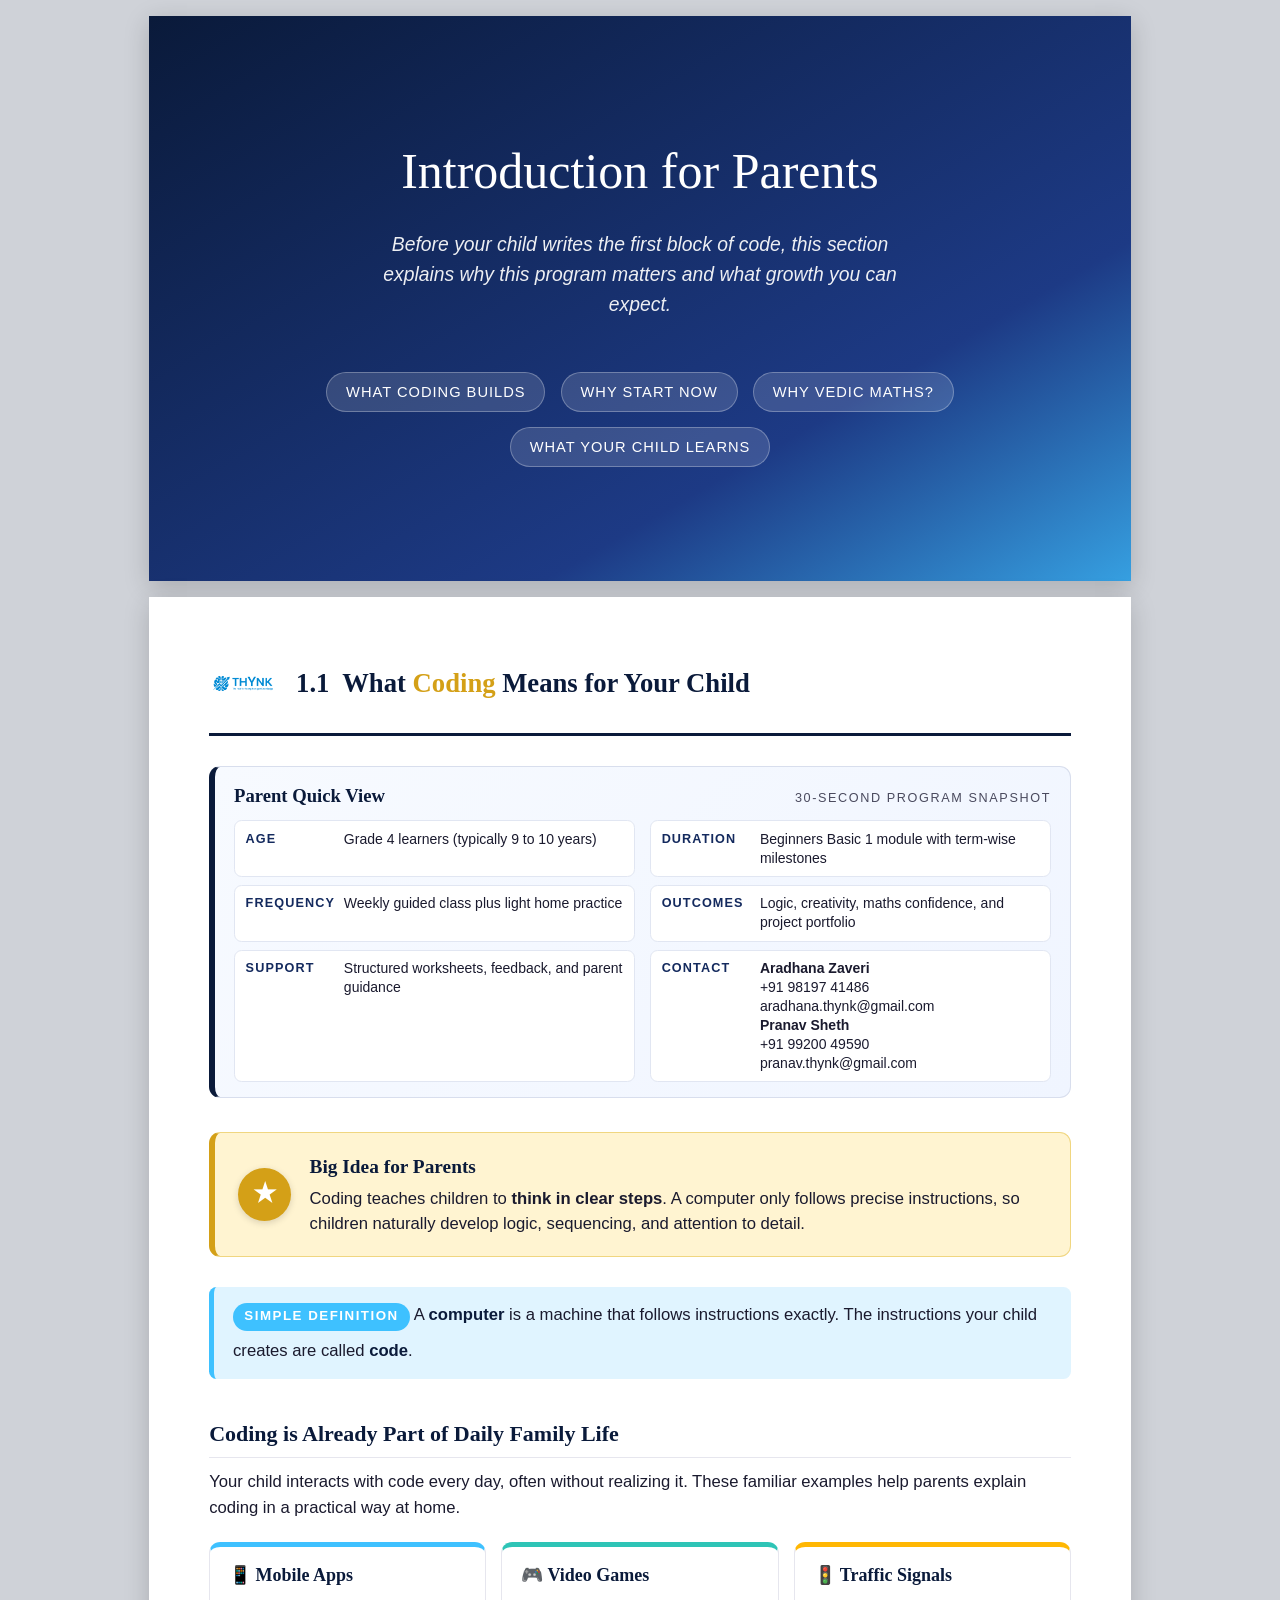
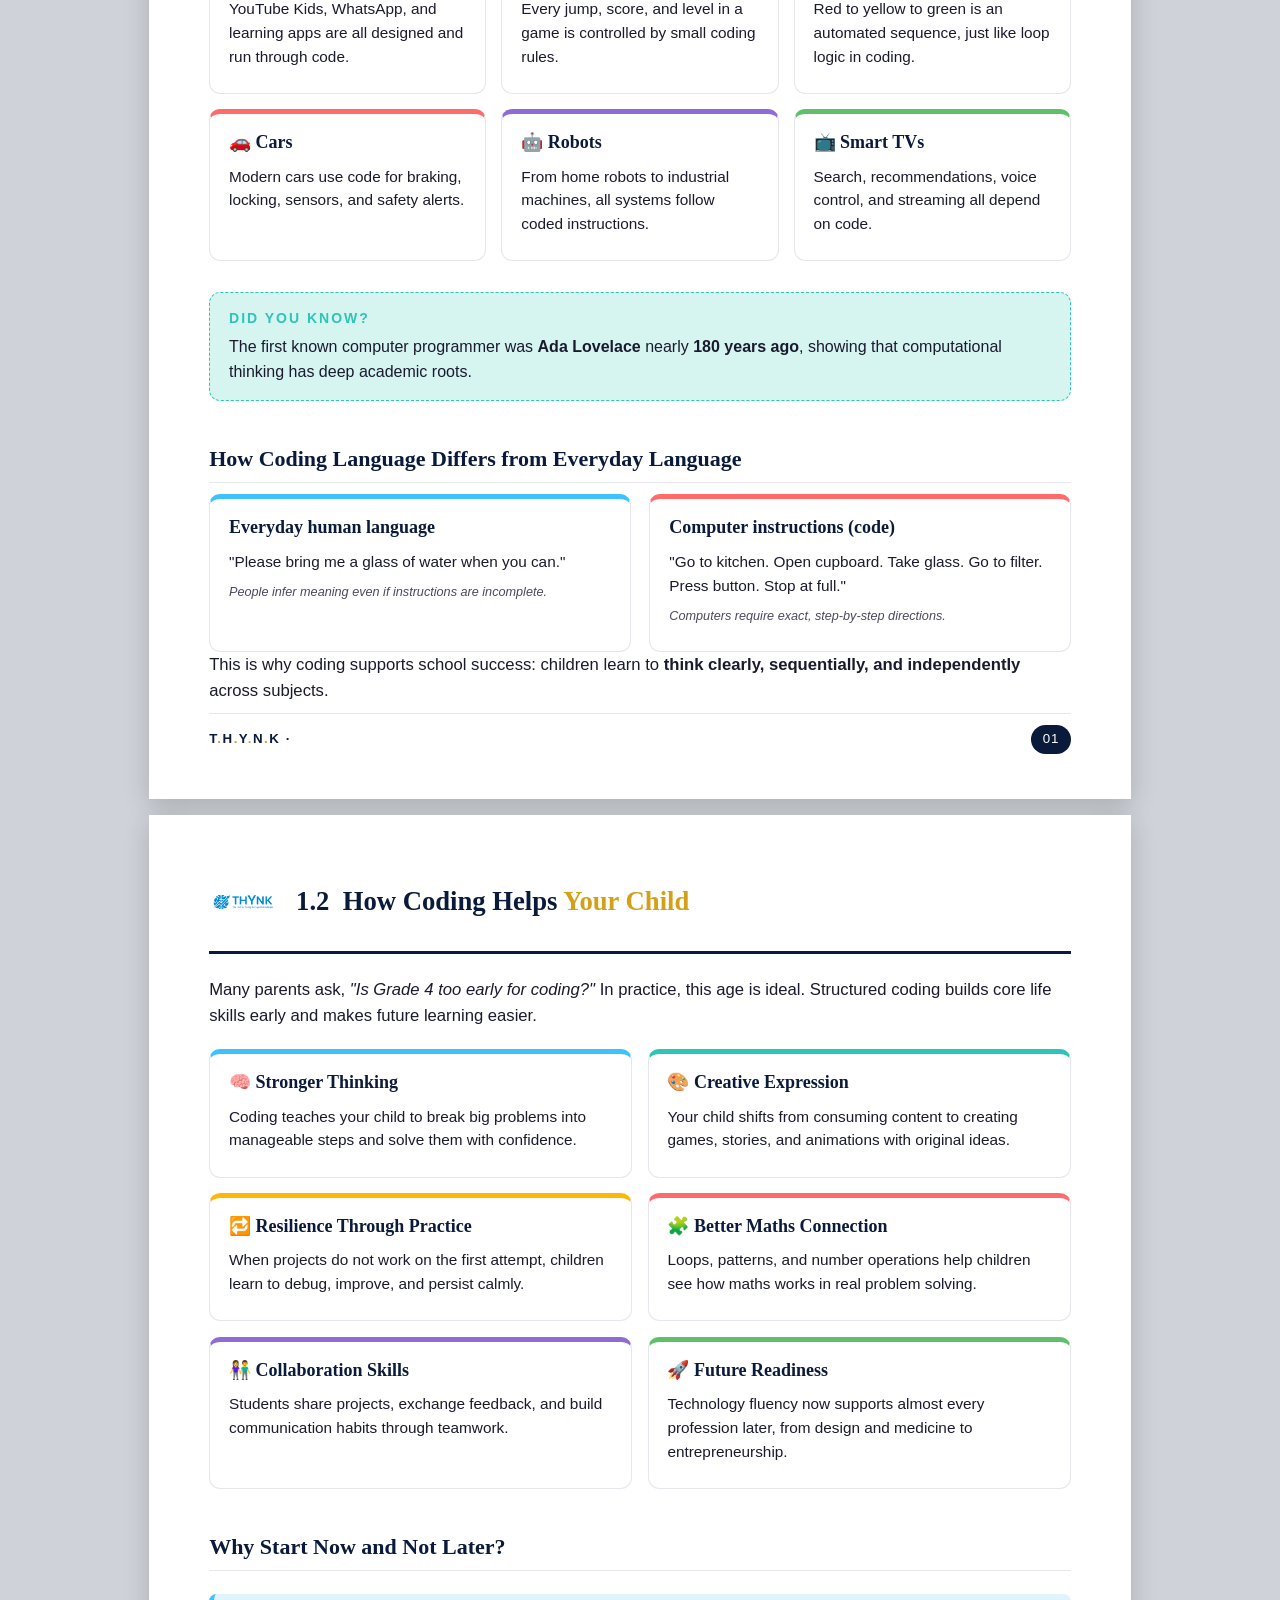
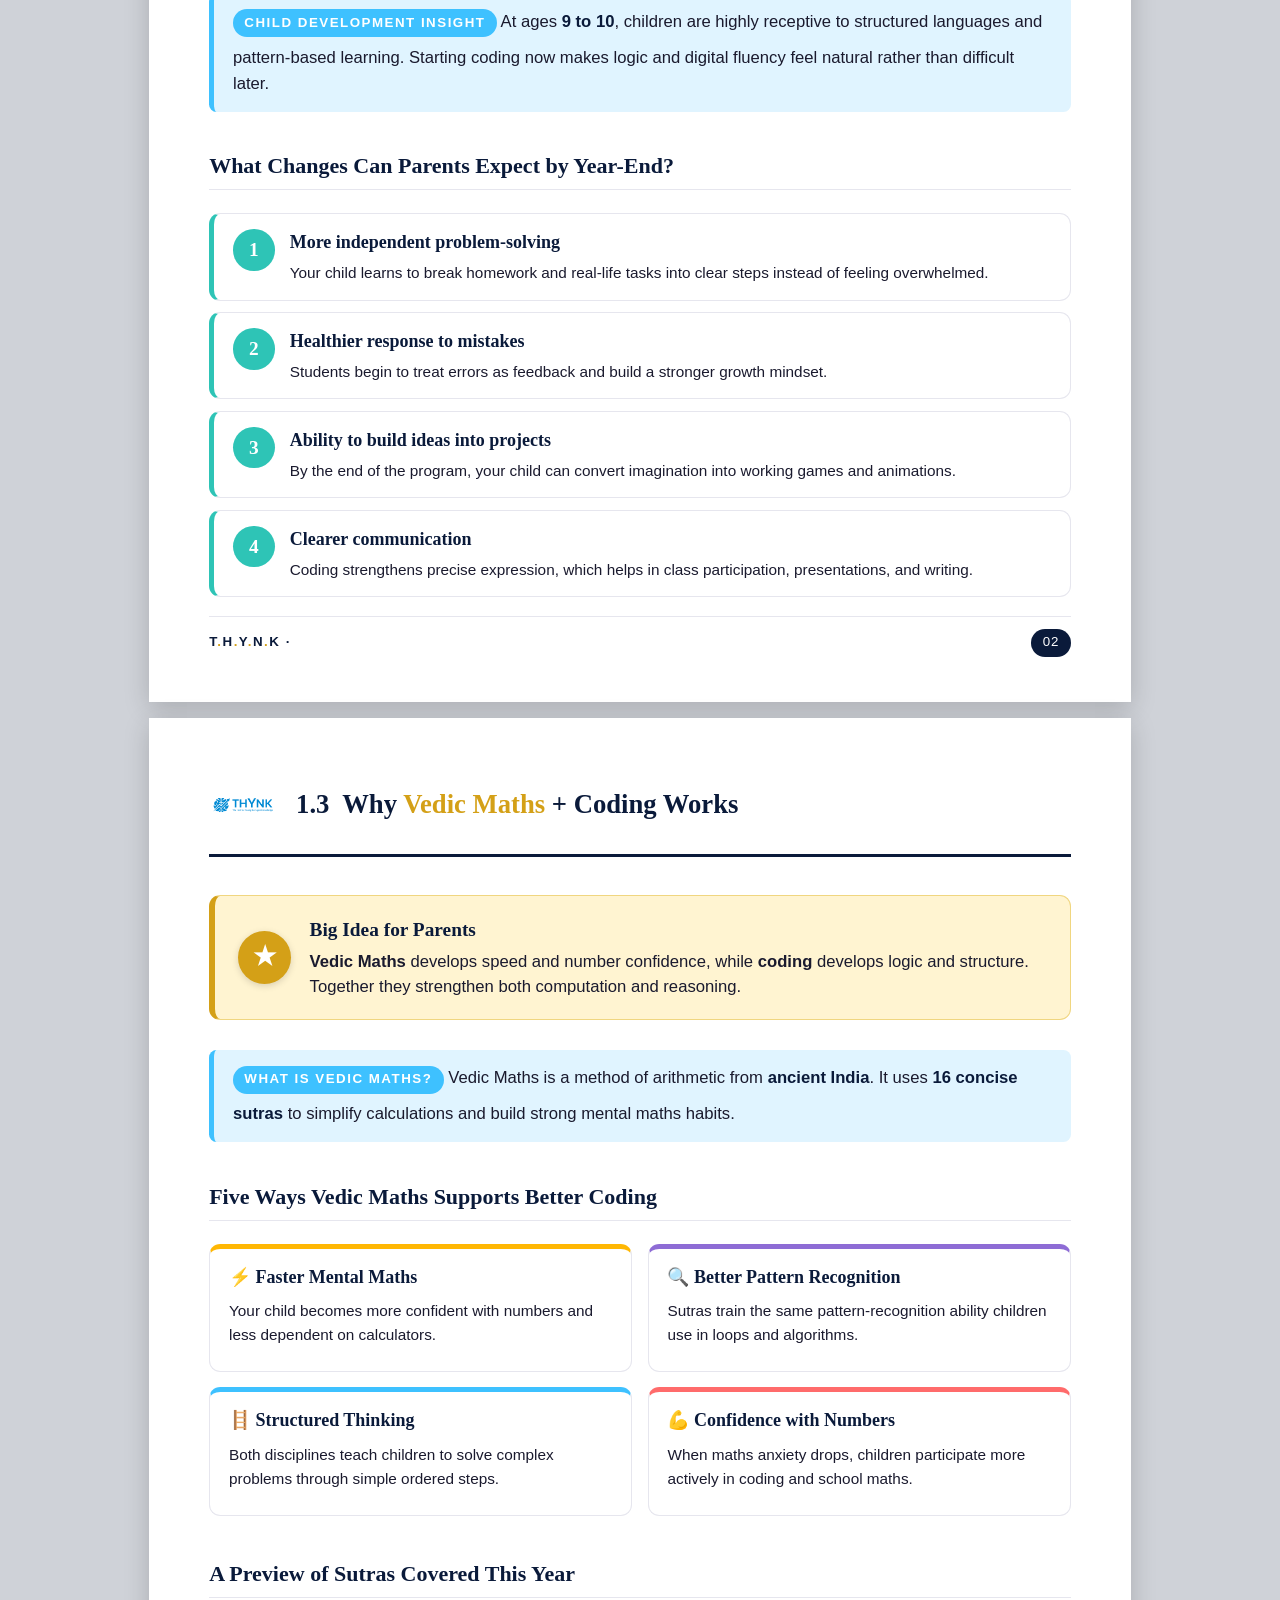
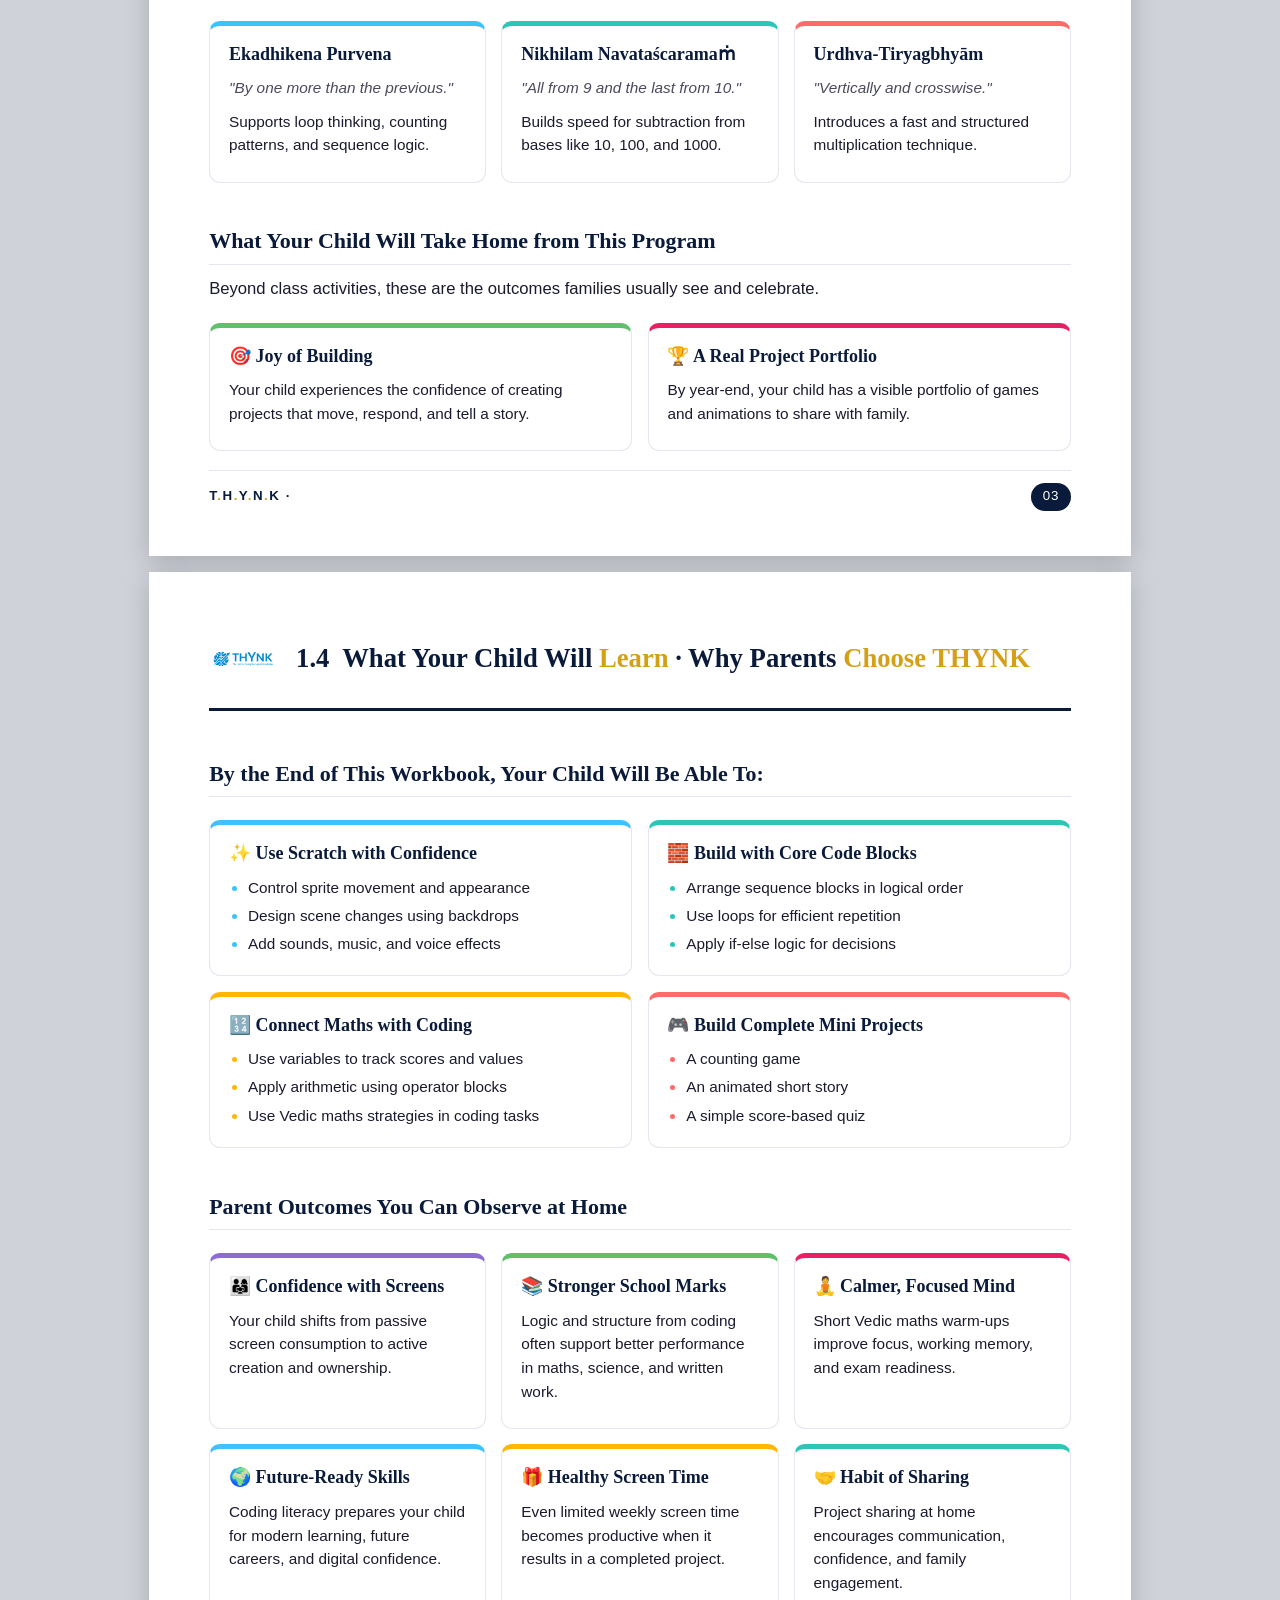
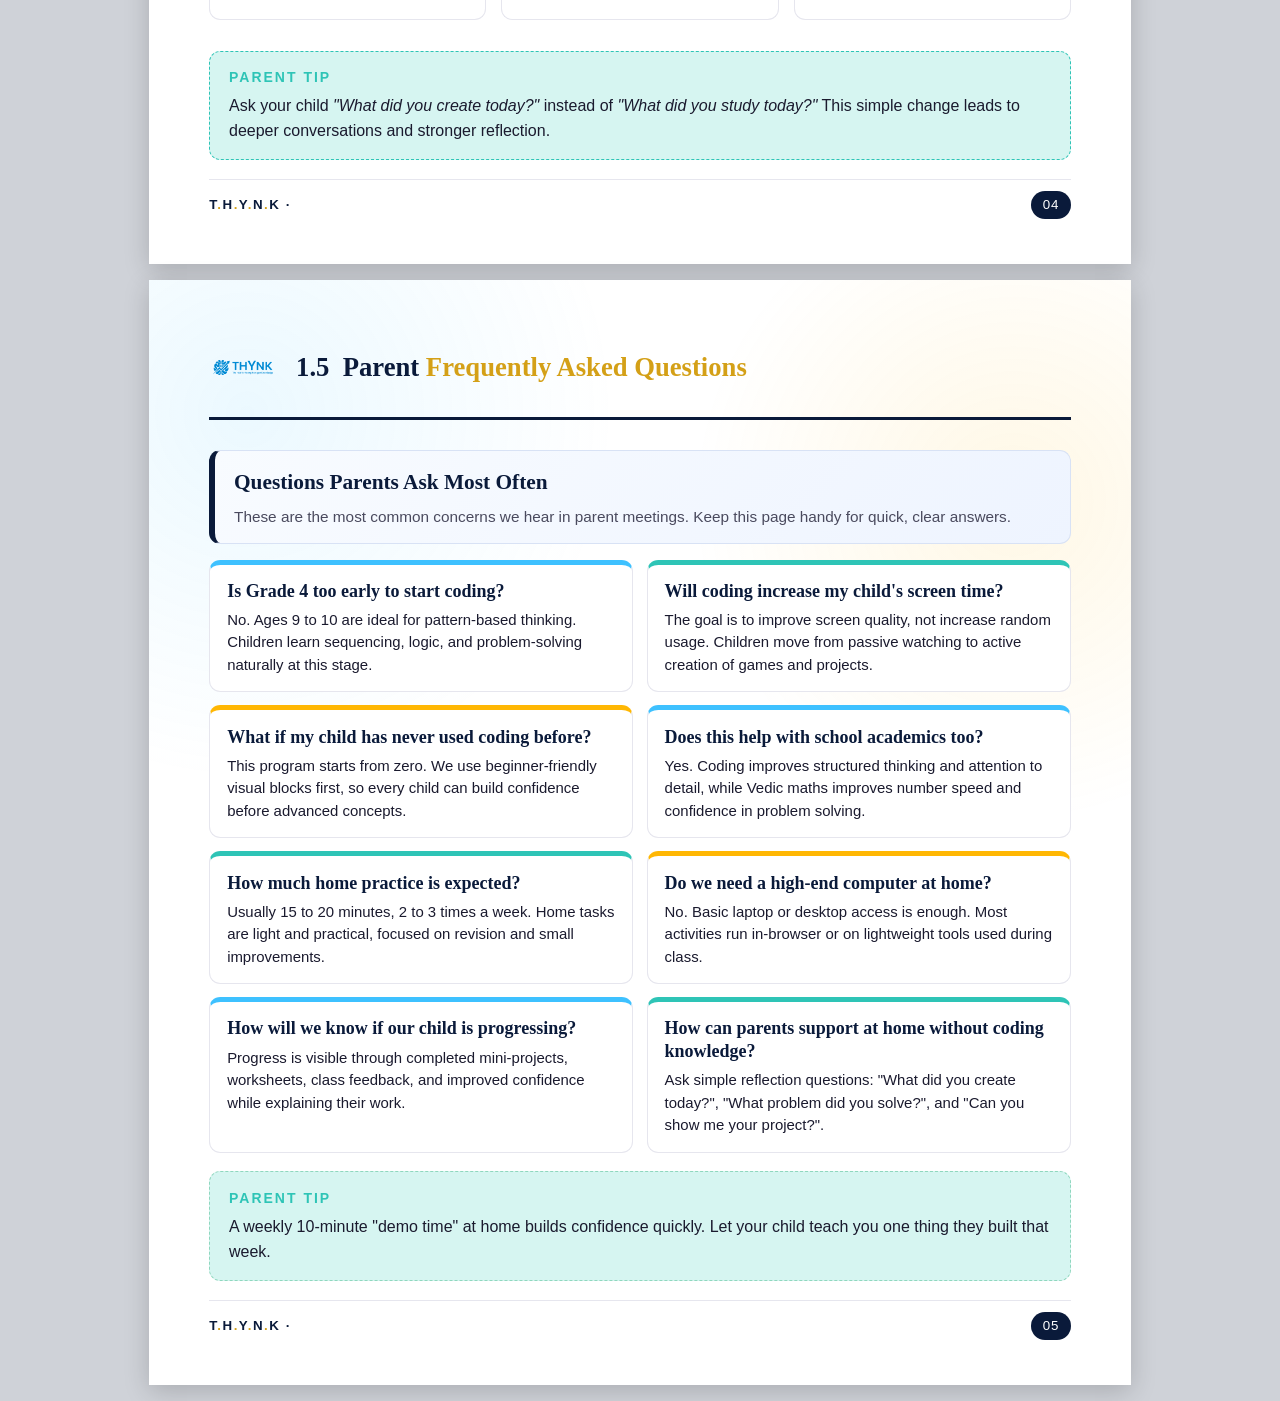
==== commit 75ba6148: "sa" ====
--- a/THYNK_parents.html
+++ b/THYNK_parents.html
@@ -1,4 +1,4 @@
-<!DOCTYPE html>
+﻿<!DOCTYPE html>
 <html lang="en">
 <head>
 <meta charset="UTF-8" />
@@ -401,5 +401,75 @@
 </section>
 
 
+<!-- ============================================================
+     PAGE 8 · PARENT FAQ
+     ============================================================ -->
+<section class="page faq-page">
+  <div class="ph">
+    <div class="ph-left">
+      <img class="ph-logo" src="logo4.png" alt="THYNK"/>
+      <h1>1.5 &nbsp;Parent <span class="accent">Frequently Asked Questions</span></h1>
+    </div>
+  </div>
+
+  <div class="faq-intro">
+    <h2>Questions Parents Ask Most Often</h2>
+    <p>These are the most common concerns we hear in parent meetings. Keep this page handy for quick, clear answers.</p>
+  </div>
+
+  <div class="faq-grid">
+    <article class="faq-card">
+      <h3>Is Grade 4 too early to start coding?</h3>
+      <p>No. Ages 9 to 10 are ideal for pattern-based thinking. Children learn sequencing, logic, and problem-solving naturally at this stage.</p>
+    </article>
+
+    <article class="faq-card">
+      <h3>Will coding increase my child's screen time?</h3>
+      <p>The goal is to improve screen quality, not increase random usage. Children move from passive watching to active creation of games and projects.</p>
+    </article>
+
+    <article class="faq-card">
+      <h3>What if my child has never used coding before?</h3>
+      <p>This program starts from zero. We use beginner-friendly visual blocks first, so every child can build confidence before advanced concepts.</p>
+    </article>
+
+    <article class="faq-card">
+      <h3>Does this help with school academics too?</h3>
+      <p>Yes. Coding improves structured thinking and attention to detail, while Vedic maths improves number speed and confidence in problem solving.</p>
+    </article>
+
+    <article class="faq-card">
+      <h3>How much home practice is expected?</h3>
+      <p>Usually 15 to 20 minutes, 2 to 3 times a week. Home tasks are light and practical, focused on revision and small improvements.</p>
+    </article>
+
+    <article class="faq-card">
+      <h3>Do we need a high-end computer at home?</h3>
+      <p>No. Basic laptop or desktop access is enough. Most activities run in-browser or on lightweight tools used during class.</p>
+    </article>
+
+    <article class="faq-card">
+      <h3>How will we know if our child is progressing?</h3>
+      <p>Progress is visible through completed mini-projects, worksheets, class feedback, and improved confidence while explaining their work.</p>
+    </article>
+
+    <article class="faq-card">
+      <h3>How can parents support at home without coding knowledge?</h3>
+      <p>Ask simple reflection questions: "What did you create today?", "What problem did you solve?", and "Can you show me your project?".</p>
+    </article>
+  </div>
+
+  <div class="didyou faq-tip">
+    <span class="lbl">Parent Tip</span>
+    A weekly 10-minute "demo time" at home builds confidence quickly. Let your child teach you one thing they built that week.
+  </div>
+
+  <div class="pagefoot">
+    <div class="brand">T<span class="dot">.</span>H<span class="dot">.</span>Y<span class="dot">.</span>N<span class="dot">.</span>K · </div>
+    <div class="pgnum">05</div>
+  </div>
+</section>
+
+
 </body>
-</html>
+</html>
--- a/THYNK_parents.css
+++ b/THYNK_parents.css
@@ -712,6 +712,68 @@
   }
   .activity ol { padding-left: 6mm; font-size: 12pt; }
 
+  /* Parent FAQ section */
+  .faq-page {
+    background:
+      radial-gradient(circle at 10% 12%, rgba(62,193,255,0.10) 0, rgba(62,193,255,0) 28%),
+      radial-gradient(circle at 88% 20%, rgba(255,183,3,0.10) 0, rgba(255,183,3,0) 26%),
+      var(--bg-paper);
+  }
+  .faq-intro {
+    background: linear-gradient(135deg, #f8fbff 0%, #eef4ff 100%);
+    border: 1.5px solid #d8e2f5;
+    border-left: 6px solid var(--navy);
+    border-radius: 3mm;
+    padding: 4mm 5mm;
+    margin: 2mm 0 4mm;
+  }
+  .faq-intro h2 {
+    font-family: Georgia, serif;
+    font-size: 16pt;
+    color: var(--navy);
+    margin: 0 0 1.5mm;
+  }
+  .faq-intro p {
+    margin: 0;
+    font-size: 11.5pt;
+    color: var(--ink-soft);
+  }
+  .faq-grid {
+    display: grid;
+    grid-template-columns: 1fr 1fr;
+    gap: 3.5mm;
+    margin: 0 0 4mm;
+  }
+  .faq-card {
+    background: #fff;
+    border: 1.5px solid var(--line);
+    border-top: 5px solid var(--mint);
+    border-radius: 3mm;
+    padding: 4mm 4.5mm;
+    page-break-inside: avoid;
+    break-inside: avoid;
+  }
+  .faq-card:nth-child(3n+1) { border-top-color: var(--sky); }
+  .faq-card:nth-child(3n+2) { border-top-color: var(--mint); }
+  .faq-card:nth-child(3n)   { border-top-color: var(--sun); }
+  .faq-card h3 {
+    font-family: Georgia, serif;
+    font-size: 13.5pt;
+    color: var(--navy);
+    margin: 0 0 1.8mm;
+    line-height: 1.25;
+  }
+  .faq-card p {
+    margin: 0;
+    font-size: 11.2pt;
+    color: var(--ink);
+    line-height: 1.5;
+  }
+  .faq-tip {
+    margin-top: 1mm;
+    border-color: #8fd7be;
+  }
+
   /* 2.2A worksheet page (Tables 1 to 9) */
   .vedic-sheet-page {
     background:
